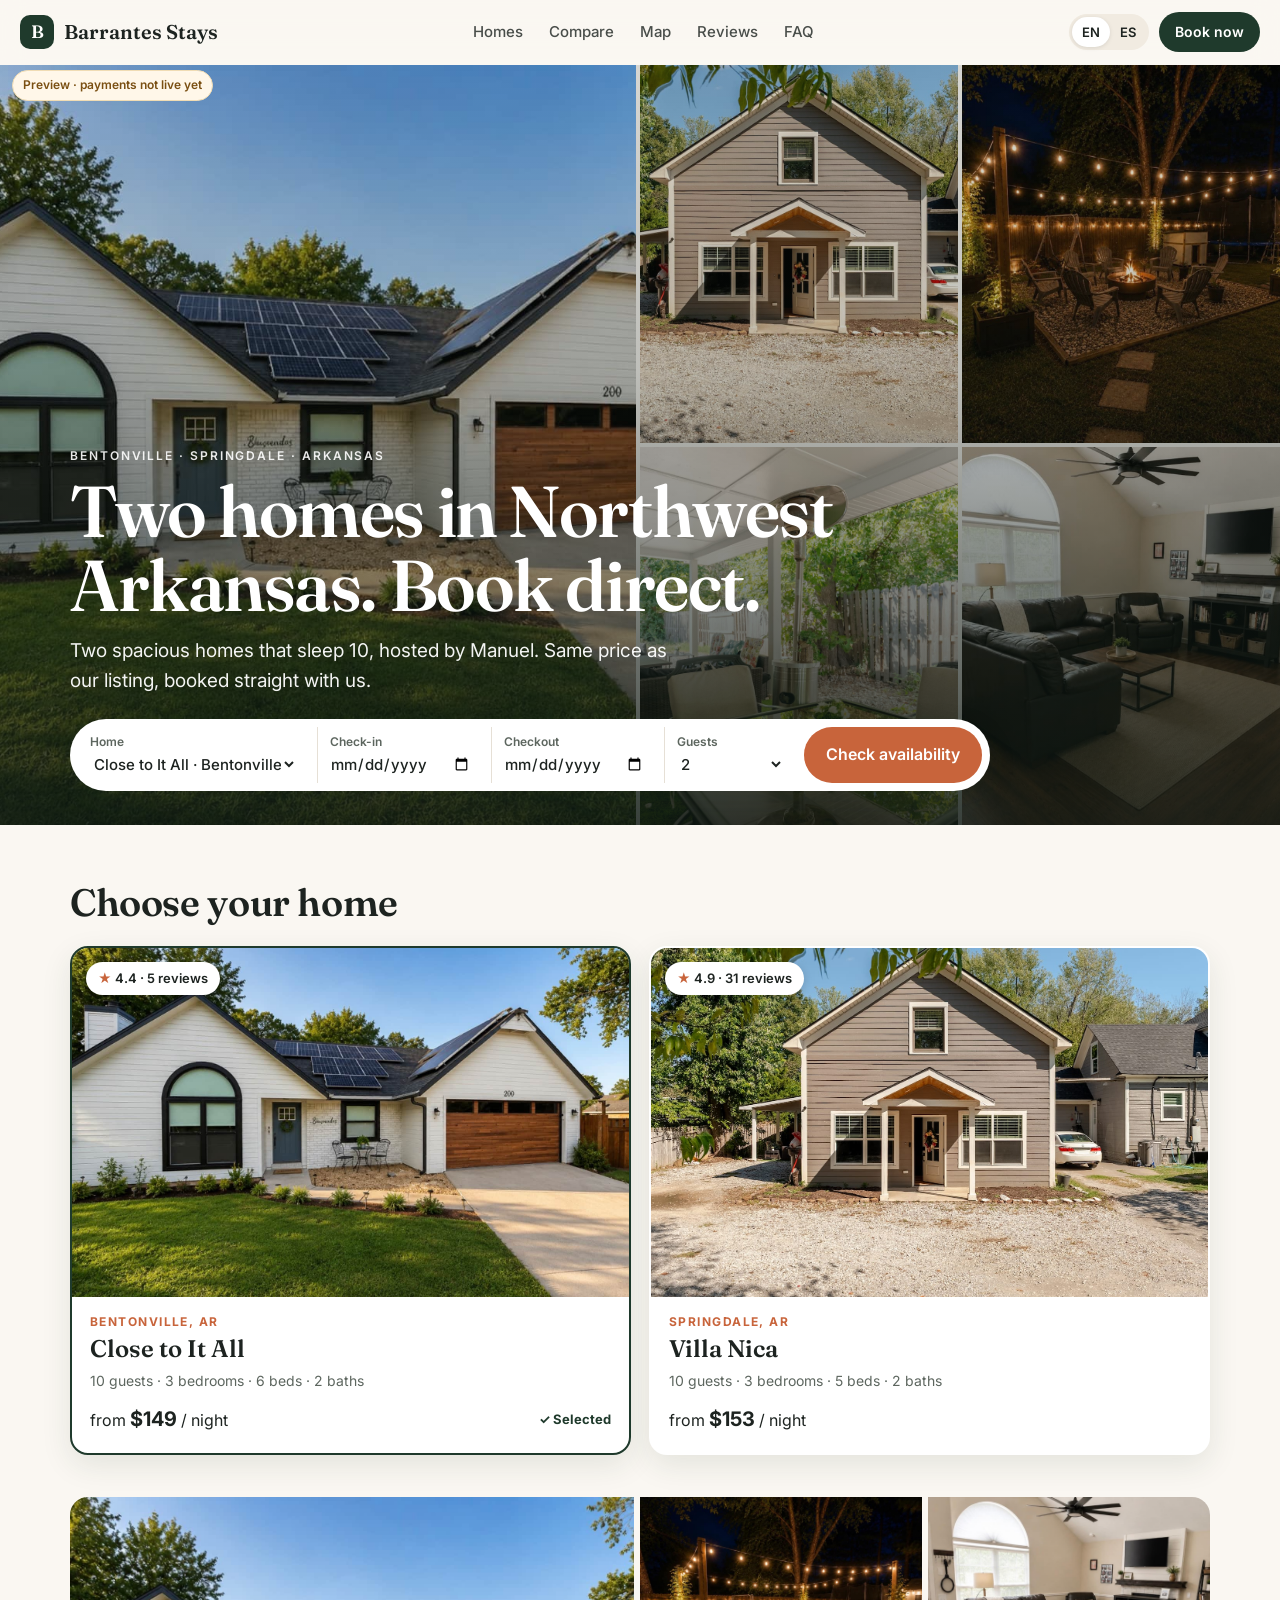
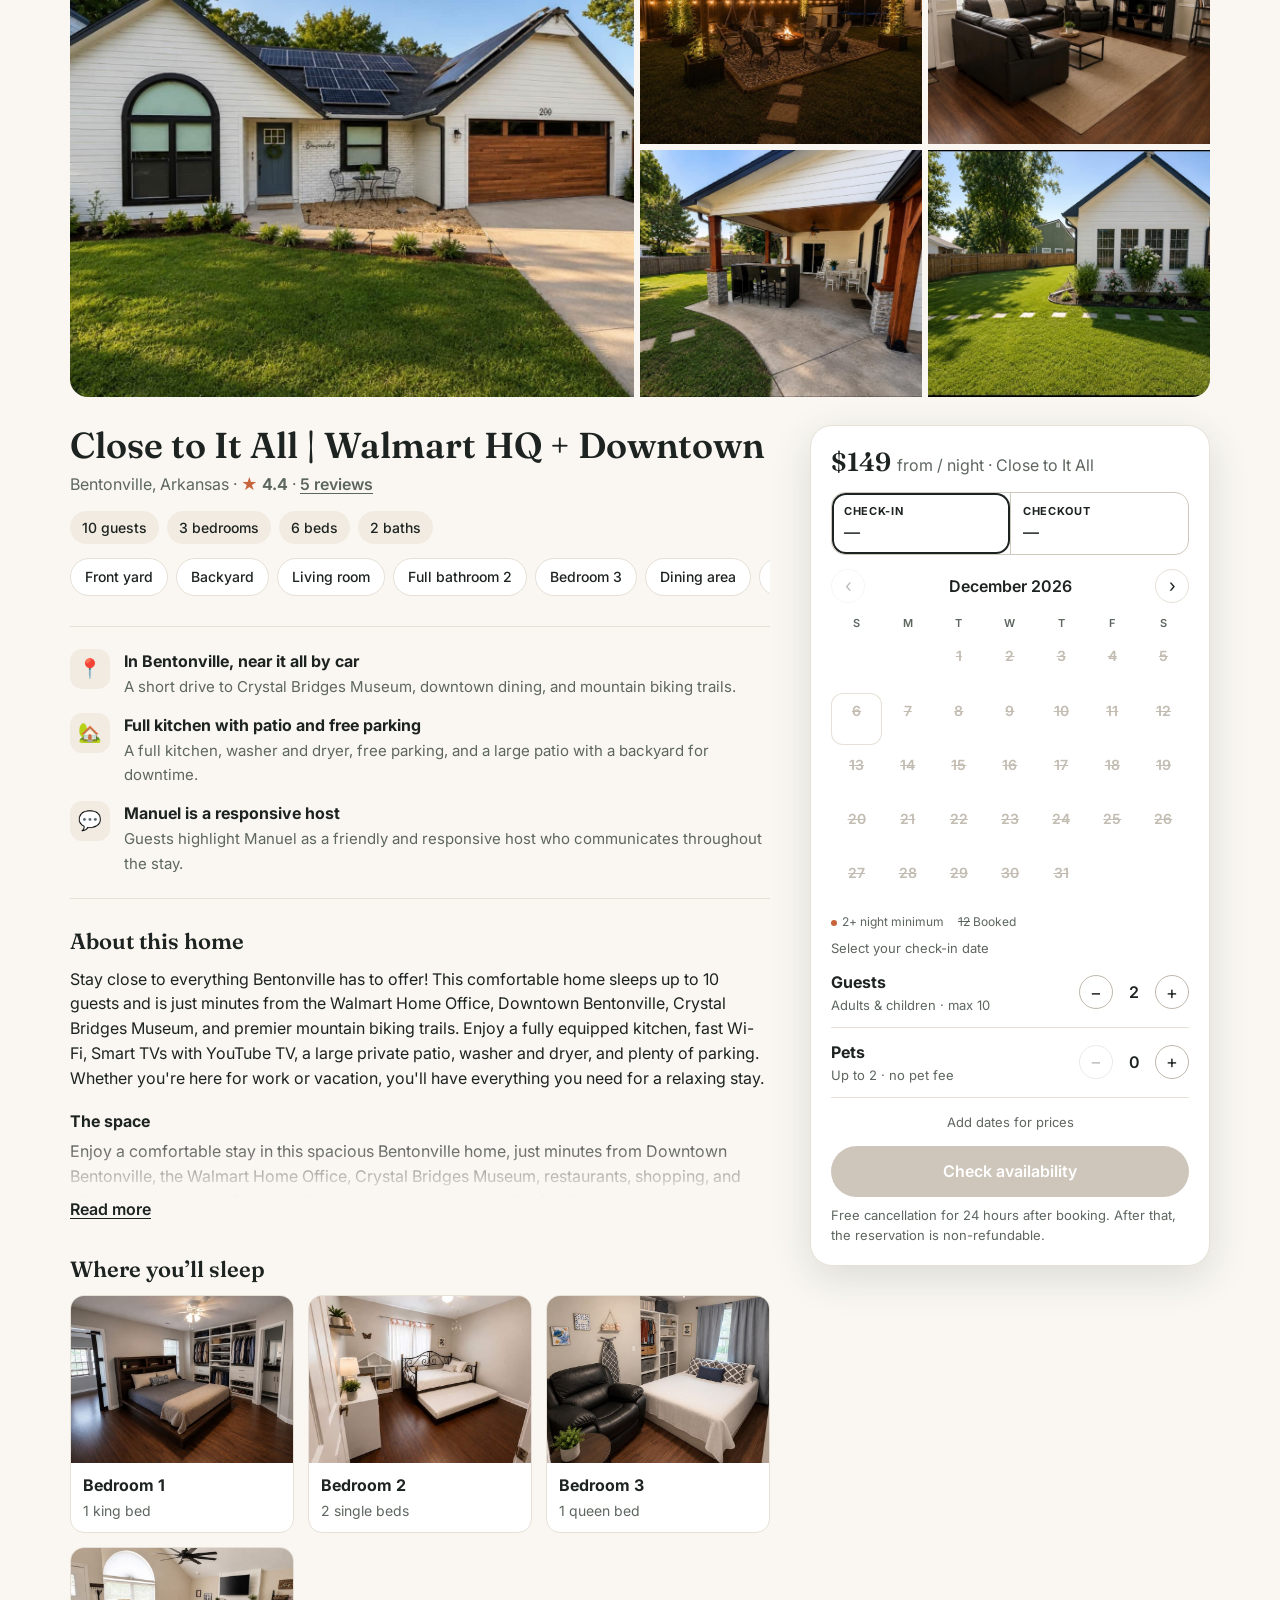
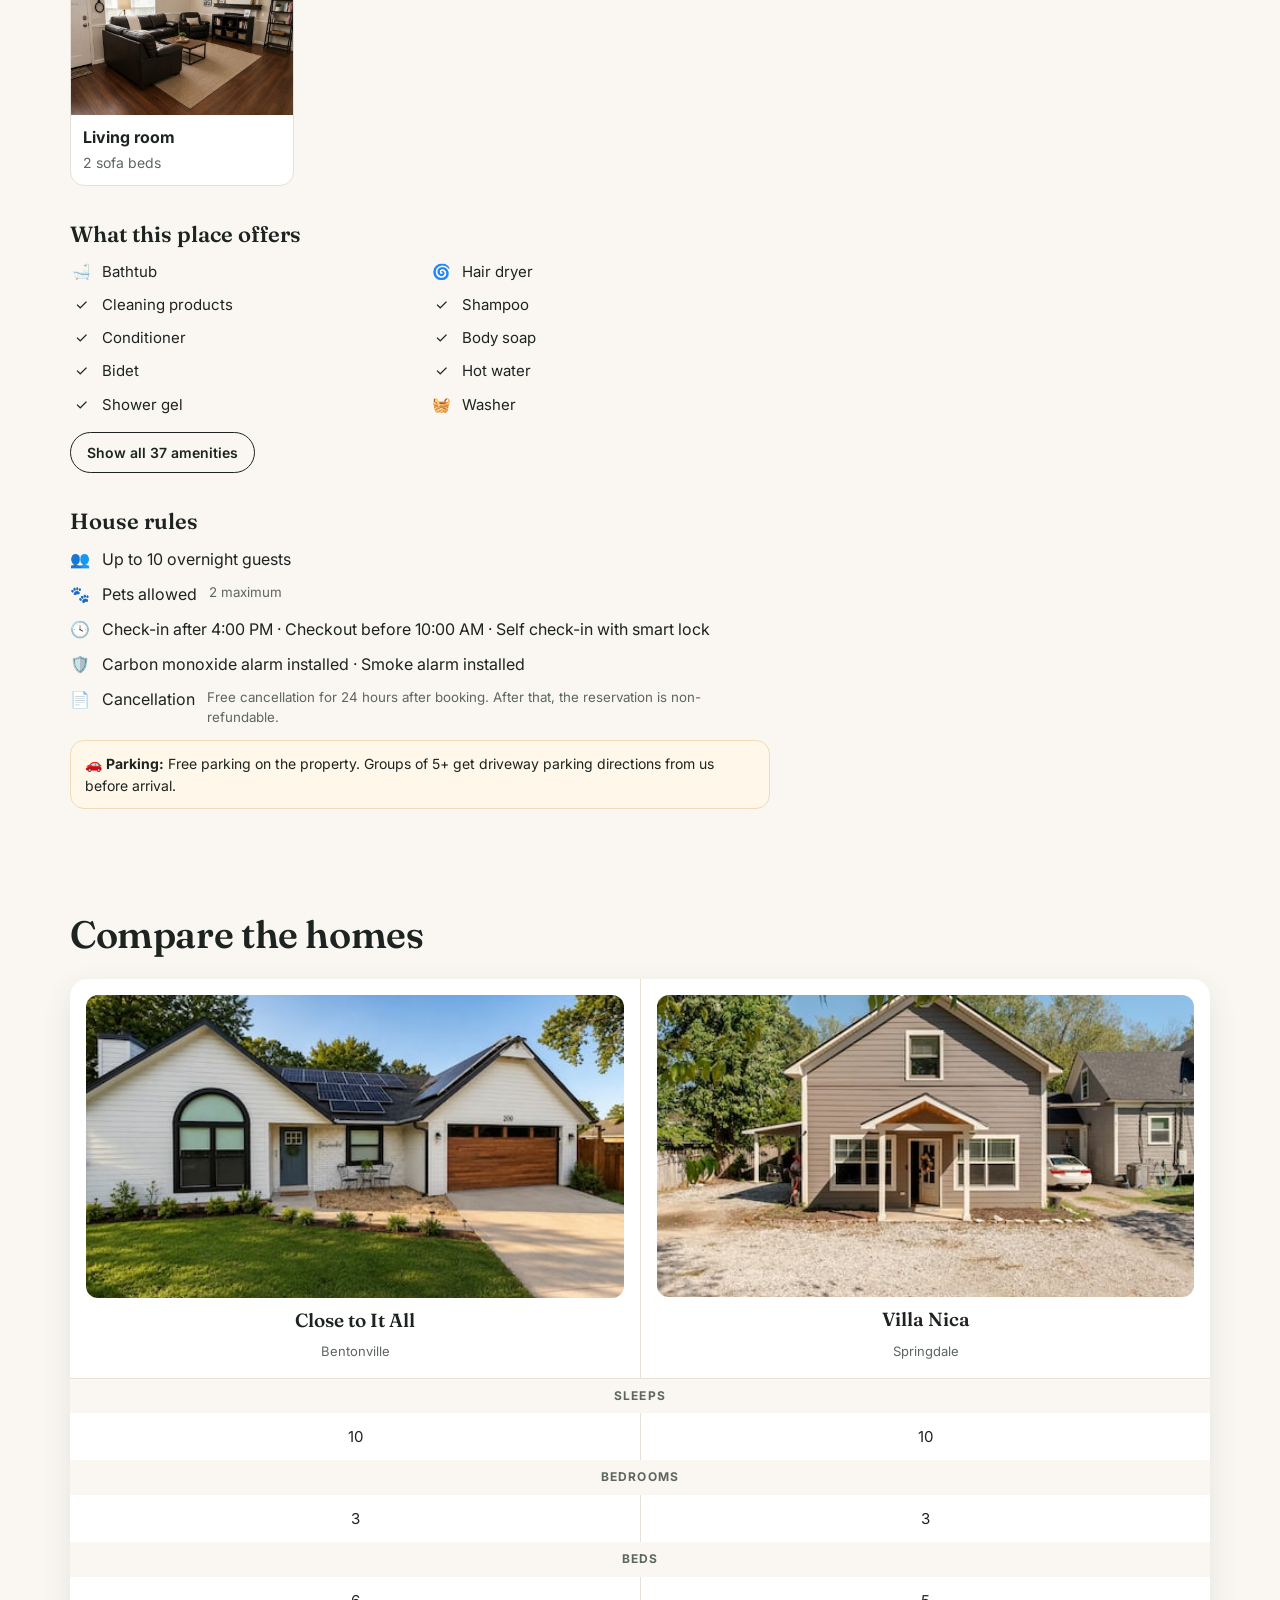
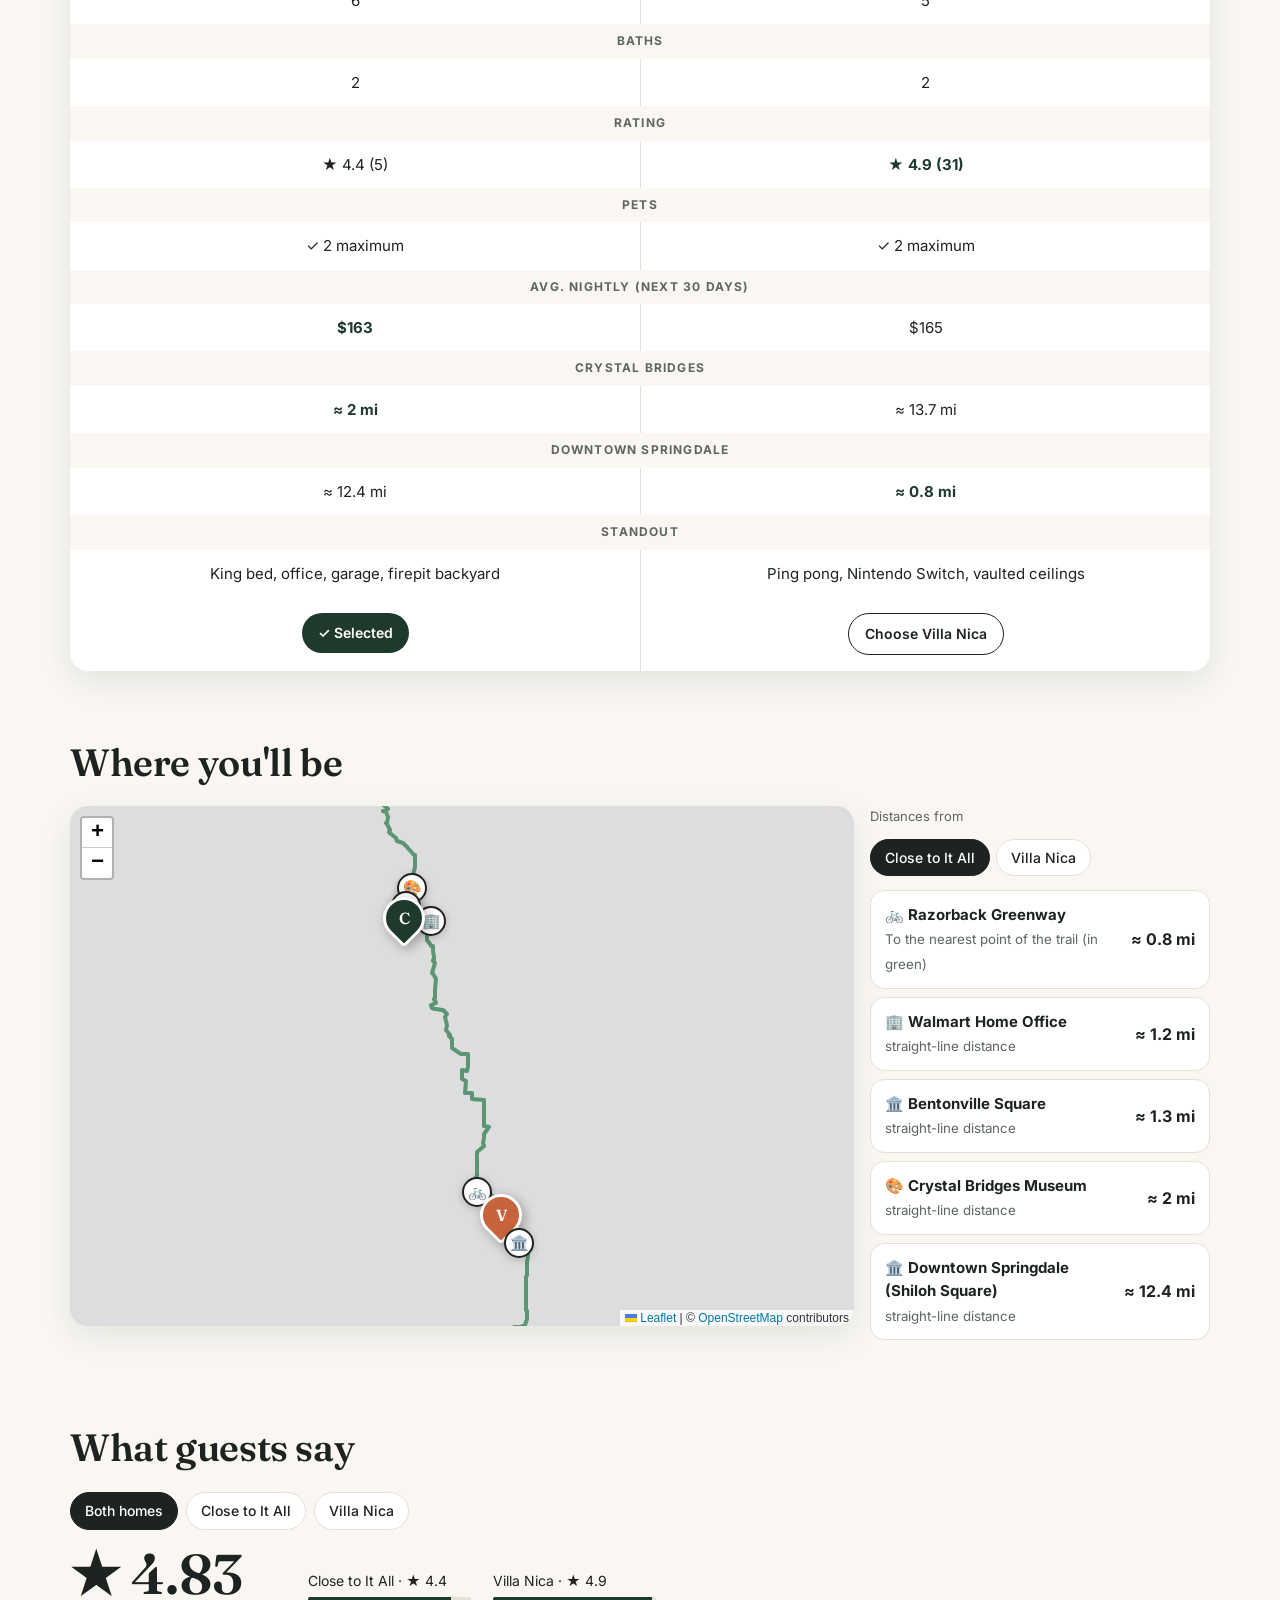
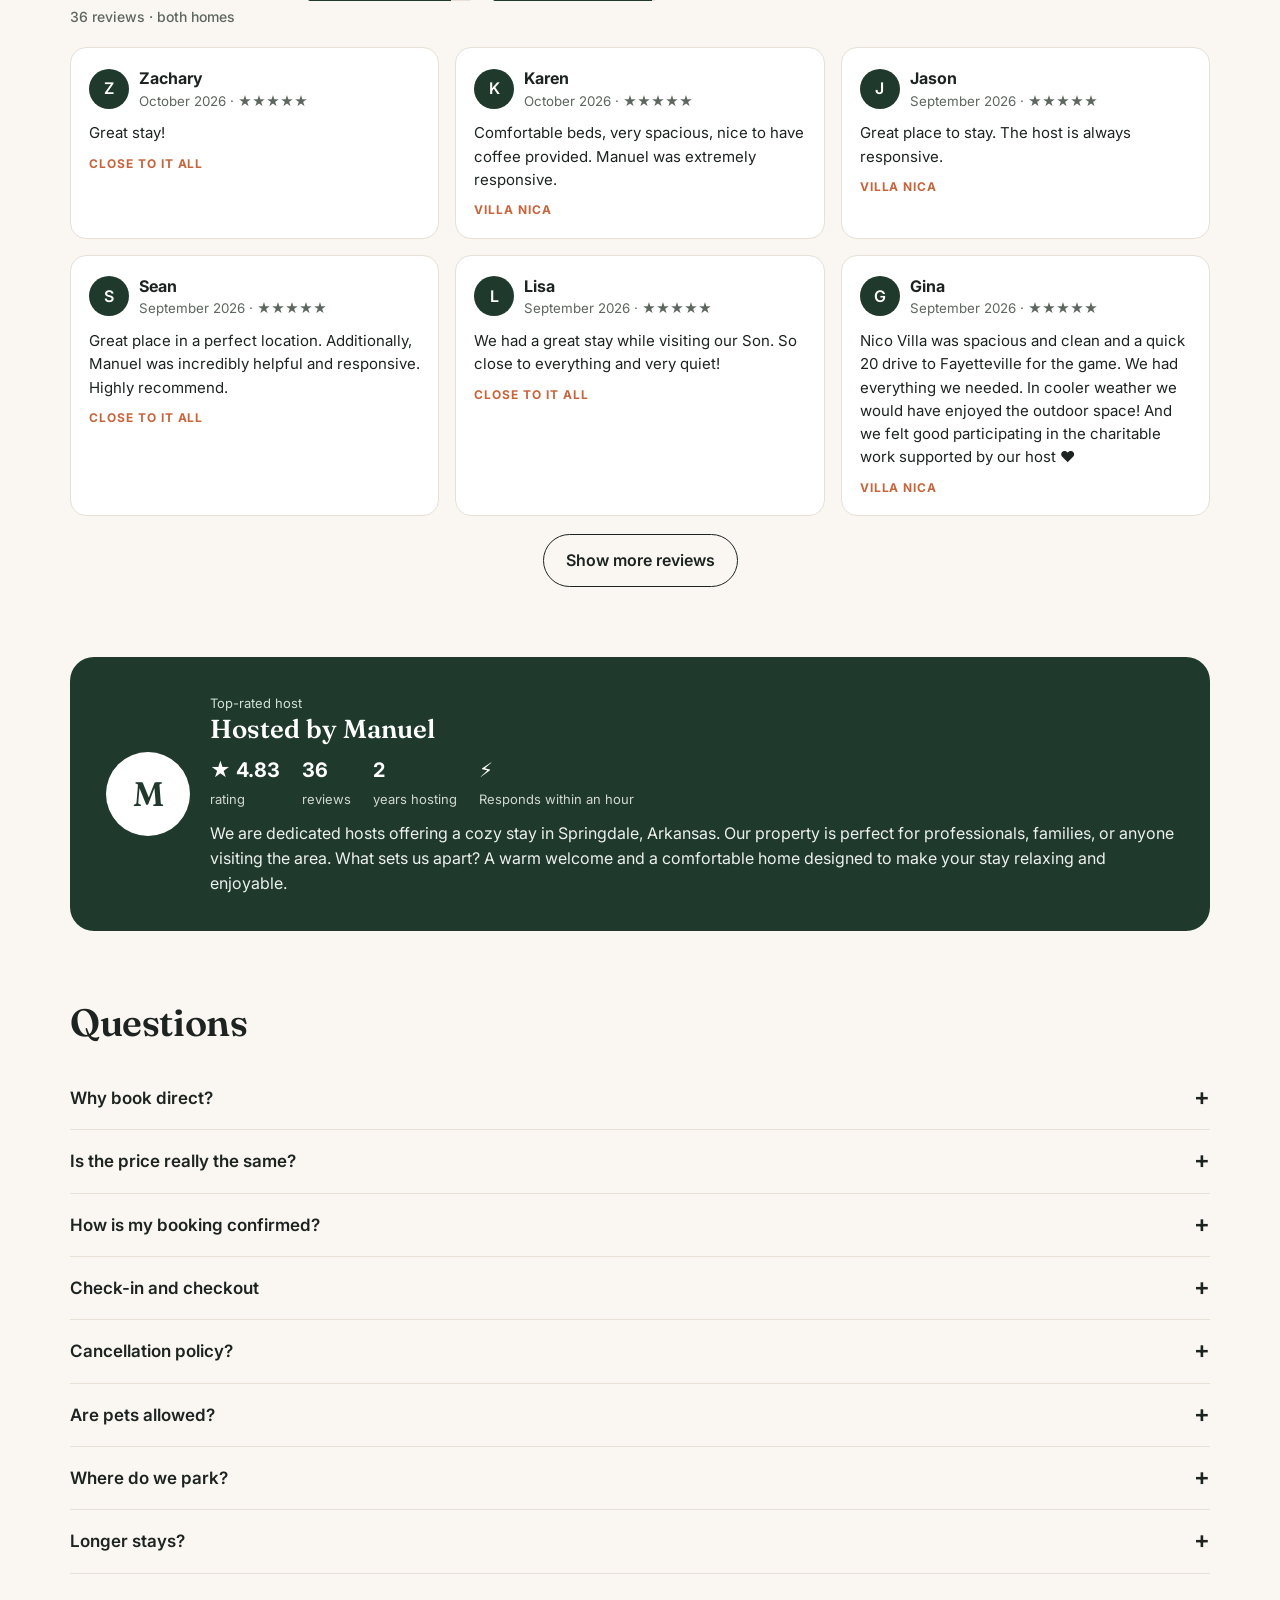
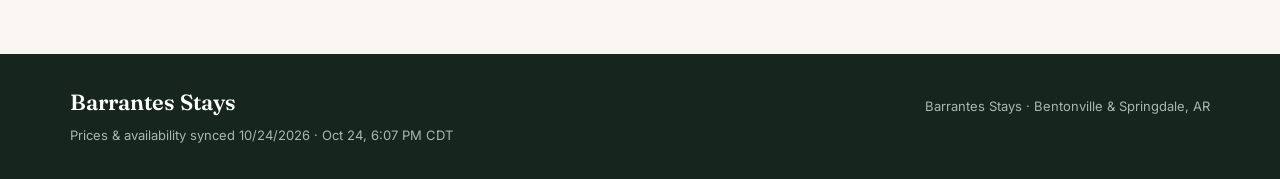
==== index.html @ 8fc39edc "Barrantes Stays direct-booking site v1" ====
<!doctype html>
<html lang="en">
<head>
<meta charset="utf-8">
<meta name="viewport" content="width=device-width, initial-scale=1, viewport-fit=cover">
<title>Barrantes Stays · Bentonville & Springdale homes</title>
<meta name="description" content="Book our two Northwest Arkansas homes directly: Close to It All in Bentonville and Villa Nica in Springdale. Sleeps 10, same price as our listing.">
<meta property="og:title" content="Barrantes Stays · Book direct in Bentonville & Springdale">
<meta property="og:image" content="img/bentonville/01.jpg">
<meta name="theme-color" content="#1f3a2c">
<link rel="preconnect" href="https://fonts.googleapis.com"><link rel="preconnect" href="https://fonts.gstatic.com" crossorigin>
<link href="https://fonts.googleapis.com/css2?family=Fraunces:opsz,wght@9..144,500;9..144,600&family=Inter:wght@400;500;600;700&display=swap" rel="stylesheet">
<link rel="stylesheet" href="assets/leaflet/leaflet.css">
<link rel="stylesheet" href="assets/app.css">
<script src="config.js"></script>
</head>
<body>
<header class="top" id="top">
  <a class="logo" href="#"><span class="logo-mark" aria-hidden="true">B</span><span class="brand-name"></span></a>
  <nav class="nav">
    <a href="#homes" data-i18n="nav_homes">Homes</a>
    <a href="#compare" data-i18n="nav_compare">Compare</a>
    <a href="#map" data-i18n="nav_map">Map</a>
    <a href="#reviews" data-i18n="nav_reviews">Reviews</a>
    <a href="#faq" data-i18n="nav_faq">FAQ</a>
  </nav>
  <div class="top-right">
    <div class="lang" role="group" aria-label="Language"><button data-lang="en" class="on">EN</button><button data-lang="es">ES</button></div>
    <a class="btn btn-dark btn-sm" href="#book" data-i18n="book_now">Book now</a>
  </div>
</header>

<section class="hero">
  <div class="hero-mosaic" id="heroMosaic"></div>
  <div class="hero-shade"></div>
  <div class="hero-copy">
    <p class="eyebrow" data-i18n="hero_eyebrow">Bentonville · Springdale · Arkansas</p>
    <h1 id="heroTitle"></h1>
    <p class="hero-sub" data-i18n="hero_sub">Two spacious homes that sleep 10, hosted by Manuel. Same price as our listing, booked straight with us.</p>
    <form class="search" id="heroSearch">
      <label><span data-i18n="home">Home</span><select id="hsHome"></select></label>
      <label><span data-i18n="check_in">Check-in</span><input type="date" id="hsIn"></label>
      <label><span data-i18n="check_out">Checkout</span><input type="date" id="hsOut"></label>
      <label class="g"><span data-i18n="guests">Guests</span><select id="hsGuests"></select></label>
      <button class="btn btn-accent" type="submit" data-i18n="check_avail">Check availability</button>
    </form>
  </div>
</section>

<section class="picker wrap" id="homes">
  <h2 class="sec-title" data-i18n="choose_home">Choose your home</h2>
  <div class="pick-cards" id="pickCards"></div>
</section>

<main class="wrap detail" id="detail">
  <div class="gallery" id="gallery"></div>
  <div class="detail-grid">
    <div class="detail-main">
      <div class="d-head" id="dHead"></div>
      <div class="highlights" id="dHighlights"></div>
      <div class="block" id="dDesc"></div>
      <div class="block" id="dRooms"></div>
      <div class="block" id="dAmen"></div>
      <div class="block" id="dRules"></div>
    </div>
    <aside class="book" id="book">
      <div class="book-card" id="bookCard">
        <div class="bk-sheet-head"><b data-i18n="your_trip">Your trip</b><button class="x" id="sheetClose" aria-label="Close">×</button></div>
        <div class="bk-price" id="bkPrice"></div>
        <div class="bk-fields">
          <button class="bk-date" id="bkIn"><span data-i18n="check_in">Check-in</span><b>—</b></button>
          <button class="bk-date" id="bkOut"><span data-i18n="check_out">Checkout</span><b>—</b></button>
        </div>
        <div class="cal" id="cal"></div>
        <div class="cal-hint" id="calHint"></div>
        <div class="guests-row">
          <div><b data-i18n="guests">Guests</b><small data-i18n="guests_sub">Adults & children · max 10</small></div>
          <div class="stepper"><button data-step="-1" data-k="guests">−</button><output id="gCount">2</output><button data-step="1" data-k="guests">+</button></div>
        </div>
        <div class="guests-row">
          <div><b data-i18n="pets">Pets</b><small data-i18n="pets_sub">Up to 2</small></div>
          <div class="stepper"><button data-step="-1" data-k="pets">−</button><output id="pCount">0</output><button data-step="1" data-k="pets">+</button></div>
        </div>
        <div class="breakdown" id="breakdown"></div>
        <button class="btn btn-accent btn-block" id="reserveBtn" data-i18n="reserve">Reserve</button>
        <p class="fine" id="bkFine"></p>
      </div>
    </aside>
  </div>
</main>

<section class="compare wrap" id="compare">
  <h2 class="sec-title" data-i18n="compare_title">Compare the homes</h2>
  <div id="compareBox"></div>
</section>

<section class="mapsec" id="map">
  <div class="wrap"><h2 class="sec-title" data-i18n="map_title">Where you'll be</h2></div>
  <div class="map-wrap wrap">
    <div id="leaflet"></div>
    <div class="map-side" id="mapSide"></div>
  </div>
</section>

<section class="reviews wrap" id="reviews">
  <h2 class="sec-title" data-i18n="reviews_title">What guests say</h2>
  <div class="rev-tabs" id="revTabs"></div>
  <div class="rev-summary" id="revSummary"></div>
  <div class="rev-grid" id="revGrid"></div>
  <div class="center"><button class="btn btn-ghost" id="revMore" data-i18n="show_more">Show more reviews</button></div>
</section>

<section class="host wrap" id="hostSec"></section>

<section class="faq wrap" id="faq">
  <h2 class="sec-title" data-i18n="faq_title">Questions</h2>
  <div id="faqList"></div>
</section>

<footer class="foot">
  <div class="wrap foot-in">
    <div><span class="brand-name"></span><p class="fine" id="freshness"></p></div>
    <div class="fine" id="footNote"></div>
  </div>
</footer>

<div class="mbar" id="mbar">
  <div id="mbarPrice"></div>
  <button class="btn btn-accent" id="mbarBtn" data-i18n="check_avail">Check availability</button>
</div>

<div class="lb" id="lb" hidden>
  <div class="lb-top"><div class="lb-chips" id="lbChips"></div><span id="lbCount"></span><button class="x" id="lbClose" aria-label="Close">×</button></div>
  <button class="lb-nav prev" id="lbPrev" aria-label="Previous">‹</button>
  <figure class="lb-fig"><img id="lbImg" alt=""><figcaption id="lbCap"></figcaption></figure>
  <button class="lb-nav next" id="lbNext" aria-label="Next">›</button>
  <div class="lb-strip" id="lbStrip"></div>
</div>

<div class="modal" id="modal" hidden><div class="modal-card" role="dialog" aria-modal="true"><button class="x" id="modalClose" aria-label="Close">×</button><div id="modalBody"></div></div></div>

<script src="assets/leaflet/leaflet.js"></script>
<script src="assets/app.js"></script>
</body>
</html>
---- assets/leaflet/leaflet.css ----
/* required styles */

.leaflet-pane,
.leaflet-tile,
.leaflet-marker-icon,
.leaflet-marker-shadow,
.leaflet-tile-container,
.leaflet-pane > svg,
.leaflet-pane > canvas,
.leaflet-zoom-box,
.leaflet-image-layer,
.leaflet-layer {
	position: absolute;
	left: 0;
	top: 0;
	}
.leaflet-container {
	overflow: hidden;
	}
.leaflet-tile,
.leaflet-marker-icon,
.leaflet-marker-shadow {
	-webkit-user-select: none;
	   -moz-user-select: none;
	        user-select: none;
	  -webkit-user-drag: none;
	}
/* Prevents IE11 from highlighting tiles in blue */
.leaflet-tile::selection {
	background: transparent;
}
/* Safari renders non-retina tile on retina better with this, but Chrome is worse */
.leaflet-safari .leaflet-tile {
	image-rendering: -webkit-optimize-contrast;
	}
/* hack that prevents hw layers "stretching" when loading new tiles */
.leaflet-safari .leaflet-tile-container {
	width: 1600px;
	height: 1600px;
	-webkit-transform-origin: 0 0;
	}
.leaflet-marker-icon,
.leaflet-marker-shadow {
	display: block;
	}
/* .leaflet-container svg: reset svg max-width decleration shipped in Joomla! (joomla.org) 3.x */
/* .leaflet-container img: map is broken in FF if you have max-width: 100% on tiles */
.leaflet-container .leaflet-overlay-pane svg {
	max-width: none !important;
	max-height: none !important;
	}
.leaflet-container .leaflet-marker-pane img,
.leaflet-container .leaflet-shadow-pane img,
.leaflet-container .leaflet-tile-pane img,
.leaflet-container img.leaflet-image-layer,
.leaflet-container .leaflet-tile {
	max-width: none !important;
	max-height: none !important;
	width: auto;
	padding: 0;
	}

.leaflet-container img.leaflet-tile {
	/* See: https://bugs.chromium.org/p/chromium/issues/detail?id=600120 */
	mix-blend-mode: plus-lighter;
}

.leaflet-container.leaflet-touch-zoom {
	-ms-touch-action: pan-x pan-y;
	touch-action: pan-x pan-y;
	}
.leaflet-container.leaflet-touch-drag {
	-ms-touch-action: pinch-zoom;
	/* Fallback for FF which doesn't support pinch-zoom */
	touch-action: none;
	touch-action: pinch-zoom;
}
.leaflet-container.leaflet-touch-drag.leaflet-touch-zoom {
	-ms-touch-action: none;
	touch-action: none;
}
.leaflet-container {
	-webkit-tap-highlight-color: transparent;
}
.leaflet-container a {
	-webkit-tap-highlight-color: rgba(51, 181, 229, 0.4);
}
.leaflet-tile {
	filter: inherit;
	visibility: hidden;
	}
.leaflet-tile-loaded {
	visibility: inherit;
	}
.leaflet-zoom-box {
	width: 0;
	height: 0;
	-moz-box-sizing: border-box;
	     box-sizing: border-box;
	z-index: 800;
	}
/* workaround for https://bugzilla.mozilla.org/show_bug.cgi?id=888319 */
.leaflet-overlay-pane svg {
	-moz-user-select: none;
	}

.leaflet-pane         { z-index: 400; }

.leaflet-tile-pane    { z-index: 200; }
.leaflet-overlay-pane { z-index: 400; }
.leaflet-shadow-pane  { z-index: 500; }
.leaflet-marker-pane  { z-index: 600; }
.leaflet-tooltip-pane   { z-index: 650; }
.leaflet-popup-pane   { z-index: 700; }

.leaflet-map-pane canvas { z-index: 100; }
.leaflet-map-pane svg    { z-index: 200; }

.leaflet-vml-shape {
	width: 1px;
	height: 1px;
	}
.lvml {
	behavior: url(#default#VML);
	display: inline-block;
	position: absolute;
	}


/* control positioning */

.leaflet-control {
	position: relative;
	z-index: 800;
	pointer-events: visiblePainted; /* IE 9-10 doesn't have auto */
	pointer-events: auto;
	}
.leaflet-top,
.leaflet-bottom {
	position: absolute;
	z-index: 1000;
	pointer-events: none;
	}
.leaflet-top {
	top: 0;
	}
.leaflet-right {
	right: 0;
	}
.leaflet-bottom {
	bottom: 0;
	}
.leaflet-left {
	left: 0;
	}
.leaflet-control {
	float: left;
	clear: both;
	}
.leaflet-right .leaflet-control {
	float: right;
	}
.leaflet-top .leaflet-control {
	margin-top: 10px;
	}
.leaflet-bottom .leaflet-control {
	margin-bottom: 10px;
	}
.leaflet-left .leaflet-control {
	margin-left: 10px;
	}
.leaflet-right .leaflet-control {
	margin-right: 10px;
	}


/* zoom and fade animations */

.leaflet-fade-anim .leaflet-popup {
	opacity: 0;
	-webkit-transition: opacity 0.2s linear;
	   -moz-transition: opacity 0.2s linear;
	        transition: opacity 0.2s linear;
	}
.leaflet-fade-anim .leaflet-map-pane .leaflet-popup {
	opacity: 1;
	}
.leaflet-zoom-animated {
	-webkit-transform-origin: 0 0;
	    -ms-transform-origin: 0 0;
	        transform-origin: 0 0;
	}
svg.leaflet-zoom-animated {
	will-change: transform;
}

.leaflet-zoom-anim .leaflet-zoom-animated {
	-webkit-transition: -webkit-transform 0.25s cubic-bezier(0,0,0.25,1);
	   -moz-transition:    -moz-transform 0.25s cubic-bezier(0,0,0.25,1);
	        transition:         transform 0.25s cubic-bezier(0,0,0.25,1);
	}
.leaflet-zoom-anim .leaflet-tile,
.leaflet-pan-anim .leaflet-tile {
	-webkit-transition: none;
	   -moz-transition: none;
	        transition: none;
	}

.leaflet-zoom-anim .leaflet-zoom-hide {
	visibility: hidden;
	}


/* cursors */

.leaflet-interactive {
	cursor: pointer;
	}
.leaflet-grab {
	cursor: -webkit-grab;
	cursor:    -moz-grab;
	cursor:         grab;
	}
.leaflet-crosshair,
.leaflet-crosshair .leaflet-interactive {
	cursor: crosshair;
	}
.leaflet-popup-pane,
.leaflet-control {
	cursor: auto;
	}
.leaflet-dragging .leaflet-grab,
.leaflet-dragging .leaflet-grab .leaflet-interactive,
.leaflet-dragging .leaflet-marker-draggable {
	cursor: move;
	cursor: -webkit-grabbing;
	cursor:    -moz-grabbing;
	cursor:         grabbing;
	}

/* marker & overlays interactivity */
.leaflet-marker-icon,
.leaflet-marker-shadow,
.leaflet-image-layer,
.leaflet-pane > svg path,
.leaflet-tile-container {
	pointer-events: none;
	}

.leaflet-marker-icon.leaflet-interactive,
.leaflet-image-layer.leaflet-interactive,
.leaflet-pane > svg path.leaflet-interactive,
svg.leaflet-image-layer.leaflet-interactive path {
	pointer-events: visiblePainted; /* IE 9-10 doesn't have auto */
	pointer-events: auto;
	}

/* visual tweaks */

.leaflet-container {
	background: #ddd;
	outline-offset: 1px;
	}
.leaflet-container a {
	color: #0078A8;
	}
.leaflet-zoom-box {
	border: 2px dotted #38f;
	background: rgba(255,255,255,0.5);
	}


/* general typography */
.leaflet-container {
	font-family: "Helvetica Neue", Arial, Helvetica, sans-serif;
	font-size: 12px;
	font-size: 0.75rem;
	line-height: 1.5;
	}


/* general toolbar styles */

.leaflet-bar {
	box-shadow: 0 1px 5px rgba(0,0,0,0.65);
	border-radius: 4px;
	}
.leaflet-bar a {
	background-color: #fff;
	border-bottom: 1px solid #ccc;
	width: 26px;
	height: 26px;
	line-height: 26px;
	display: block;
	text-align: center;
	text-decoration: none;
	color: black;
	}
.leaflet-bar a,
.leaflet-control-layers-toggle {
	background-position: 50% 50%;
	background-repeat: no-repeat;
	display: block;
	}
.leaflet-bar a:hover,
.leaflet-bar a:focus {
	background-color: #f4f4f4;
	}
.leaflet-bar a:first-child {
	border-top-left-radius: 4px;
	border-top-right-radius: 4px;
	}
.leaflet-bar a:last-child {
	border-bottom-left-radius: 4px;
	border-bottom-right-radius: 4px;
	border-bottom: none;
	}
.leaflet-bar a.leaflet-disabled {
	cursor: default;
	background-color: #f4f4f4;
	color: #bbb;
	}

.leaflet-touch .leaflet-bar a {
	width: 30px;
	height: 30px;
	line-height: 30px;
	}
.leaflet-touch .leaflet-bar a:first-child {
	border-top-left-radius: 2px;
	border-top-right-radius: 2px;
	}
.leaflet-touch .leaflet-bar a:last-child {
	border-bottom-left-radius: 2px;
	border-bottom-right-radius: 2px;
	}

/* zoom control */

.leaflet-control-zoom-in,
.leaflet-control-zoom-out {
	font: bold 18px 'Lucida Console', Monaco, monospace;
	text-indent: 1px;
	}

.leaflet-touch .leaflet-control-zoom-in, .leaflet-touch .leaflet-control-zoom-out  {
	font-size: 22px;
	}


/* layers control */

.leaflet-control-layers {
	box-shadow: 0 1px 5px rgba(0,0,0,0.4);
	background: #fff;
	border-radius: 5px;
	}
.leaflet-control-layers-toggle {
	background-image: url(images/layers.png);
	width: 36px;
	height: 36px;
	}
.leaflet-retina .leaflet-control-layers-toggle {
	background-image: url(images/layers-2x.png);
	background-size: 26px 26px;
	}
.leaflet-touch .leaflet-control-layers-toggle {
	width: 44px;
	height: 44px;
	}
.leaflet-control-layers .leaflet-control-layers-list,
.leaflet-control-layers-expanded .leaflet-control-layers-toggle {
	display: none;
	}
.leaflet-control-layers-expanded .leaflet-control-layers-list {
	display: block;
	position: relative;
	}
.leaflet-control-layers-expanded {
	padding: 6px 10px 6px 6px;
	color: #333;
	background: #fff;
	}
.leaflet-control-layers-scrollbar {
	overflow-y: scroll;
	overflow-x: hidden;
	padding-right: 5px;
	}
.leaflet-control-layers-selector {
	margin-top: 2px;
	position: relative;
	top: 1px;
	}
.leaflet-control-layers label {
	display: block;
	font-size: 13px;
	font-size: 1.08333em;
	}
.leaflet-control-layers-separator {
	height: 0;
	border-top: 1px solid #ddd;
	margin: 5px -10px 5px -6px;
	}

/* Default icon URLs */
.leaflet-default-icon-path { /* used only in path-guessing heuristic, see L.Icon.Default */
	background-image: url(images/marker-icon.png);
	}


/* attribution and scale controls */

.leaflet-container .leaflet-control-attribution {
	background: #fff;
	background: rgba(255, 255, 255, 0.8);
	margin: 0;
	}
.leaflet-control-attribution,
.leaflet-control-scale-line {
	padding: 0 5px;
	color: #333;
	line-height: 1.4;
	}
.leaflet-control-attribution a {
	text-decoration: none;
	}
.leaflet-control-attribution a:hover,
.leaflet-control-attribution a:focus {
	text-decoration: underline;
	}
.leaflet-attribution-flag {
	display: inline !important;
	vertical-align: baseline !important;
	width: 1em;
	height: 0.6669em;
	}
.leaflet-left .leaflet-control-scale {
	margin-left: 5px;
	}
.leaflet-bottom .leaflet-control-scale {
	margin-bottom: 5px;
	}
.leaflet-control-scale-line {
	border: 2px solid #777;
	border-top: none;
	line-height: 1.1;
	padding: 2px 5px 1px;
	white-space: nowrap;
	-moz-box-sizing: border-box;
	     box-sizing: border-box;
	background: rgba(255, 255, 255, 0.8);
	text-shadow: 1px 1px #fff;
	}
.leaflet-control-scale-line:not(:first-child) {
	border-top: 2px solid #777;
	border-bottom: none;
	margin-top: -2px;
	}
.leaflet-control-scale-line:not(:first-child):not(:last-child) {
	border-bottom: 2px solid #777;
	}

.leaflet-touch .leaflet-control-attribution,
.leaflet-touch .leaflet-control-layers,
.leaflet-touch .leaflet-bar {
	box-shadow: none;
	}
.leaflet-touch .leaflet-control-layers,
.leaflet-touch .leaflet-bar {
	border: 2px solid rgba(0,0,0,0.2);
	background-clip: padding-box;
	}


/* popup */

.leaflet-popup {
	position: absolute;
	text-align: center;
	margin-bottom: 20px;
	}
.leaflet-popup-content-wrapper {
	padding: 1px;
	text-align: left;
	border-radius: 12px;
	}
.leaflet-popup-content {
	margin: 13px 24px 13px 20px;
	line-height: 1.3;
	font-size: 13px;
	font-size: 1.08333em;
	min-height: 1px;
	}
.leaflet-popup-content p {
	margin: 17px 0;
	margin: 1.3em 0;
	}
.leaflet-popup-tip-container {
	width: 40px;
	height: 20px;
	position: absolute;
	left: 50%;
	margin-top: -1px;
	margin-left: -20px;
	overflow: hidden;
	pointer-events: none;
	}
.leaflet-popup-tip {
	width: 17px;
	height: 17px;
	padding: 1px;

	margin: -10px auto 0;
	pointer-events: auto;

	-webkit-transform: rotate(45deg);
	   -moz-transform: rotate(45deg);
	    -ms-transform: rotate(45deg);
	        transform: rotate(45deg);
	}
.leaflet-popup-content-wrapper,
.leaflet-popup-tip {
	background: white;
	color: #333;
	box-shadow: 0 3px 14px rgba(0,0,0,0.4);
	}
.leaflet-container a.leaflet-popup-close-button {
	position: absolute;
	top: 0;
	right: 0;
	border: none;
	text-align: center;
	width: 24px;
	height: 24px;
	font: 16px/24px Tahoma, Verdana, sans-serif;
	color: #757575;
	text-decoration: none;
	background: transparent;
	}
.leaflet-container a.leaflet-popup-close-button:hover,
.leaflet-container a.leaflet-popup-close-button:focus {
	color: #585858;
	}
.leaflet-popup-scrolled {
	overflow: auto;
	}

.leaflet-oldie .leaflet-popup-content-wrapper {
	-ms-zoom: 1;
	}
.leaflet-oldie .leaflet-popup-tip {
	width: 24px;
	margin: 0 auto;

	-ms-filter: "progid:DXImageTransform.Microsoft.Matrix(M11=0.70710678, M12=0.70710678, M21=-0.70710678, M22=0.70710678)";
	filter: progid:DXImageTransform.Microsoft.Matrix(M11=0.70710678, M12=0.70710678, M21=-0.70710678, M22=0.70710678);
	}

.leaflet-oldie .leaflet-control-zoom,
.leaflet-oldie .leaflet-control-layers,
.leaflet-oldie .leaflet-popup-content-wrapper,
.leaflet-oldie .leaflet-popup-tip {
	border: 1px solid #999;
	}


/* div icon */

.leaflet-div-icon {
	background: #fff;
	border: 1px solid #666;
	}


/* Tooltip */
/* Base styles for the element that has a tooltip */
.leaflet-tooltip {
	position: absolute;
	padding: 6px;
	background-color: #fff;
	border: 1px solid #fff;
	border-radius: 3px;
	color: #222;
	white-space: nowrap;
	-webkit-user-select: none;
	-moz-user-select: none;
	-ms-user-select: none;
	user-select: none;
	pointer-events: none;
	box-shadow: 0 1px 3px rgba(0,0,0,0.4);
	}
.leaflet-tooltip.leaflet-interactive {
	cursor: pointer;
	pointer-events: auto;
	}
.leaflet-tooltip-top:before,
.leaflet-tooltip-bottom:before,
.leaflet-tooltip-left:before,
.leaflet-tooltip-right:before {
	position: absolute;
	pointer-events: none;
	border: 6px solid transparent;
	background: transparent;
	content: "";
	}

/* Directions */

.leaflet-tooltip-bottom {
	margin-top: 6px;
}
.leaflet-tooltip-top {
	margin-top: -6px;
}
.leaflet-tooltip-bottom:before,
.leaflet-tooltip-top:before {
	left: 50%;
	margin-left: -6px;
	}
.leaflet-tooltip-top:before {
	bottom: 0;
	margin-bottom: -12px;
	border-top-color: #fff;
	}
.leaflet-tooltip-bottom:before {
	top: 0;
	margin-top: -12px;
	margin-left: -6px;
	border-bottom-color: #fff;
	}
.leaflet-tooltip-left {
	margin-left: -6px;
}
.leaflet-tooltip-right {
	margin-left: 6px;
}
.leaflet-tooltip-left:before,
.leaflet-tooltip-right:before {
	top: 50%;
	margin-top: -6px;
	}
.leaflet-tooltip-left:before {
	right: 0;
	margin-right: -12px;
	border-left-color: #fff;
	}
.leaflet-tooltip-right:before {
	left: 0;
	margin-left: -12px;
	border-right-color: #fff;
	}

/* Printing */

@media print {
	/* Prevent printers from removing background-images of controls. */
	.leaflet-control {
		-webkit-print-color-adjust: exact;
		print-color-adjust: exact;
		}
	}
---- assets/app.css ----
:root{--bg:#faf7f2;--ink:#1d2320;--soft:#5d665f;--line:#e6e0d6;--card:#fff;--green:#1f3a2c;--green2:#2f5a43;--accent:#c8643b;--accent2:#b0532d;--sand:#f1ebe1;--ok:#2f7d4f;--r:18px;--sh:0 10px 30px rgba(31,58,44,.10);--serif:"Fraunces",Georgia,serif;--sans:"Inter",system-ui,-apple-system,Segoe UI,Roboto,sans-serif}
*{box-sizing:border-box}html{scroll-behavior:smooth}body{margin:0;background:var(--bg);color:var(--ink);font:16px/1.55 var(--sans);-webkit-font-smoothing:antialiased}
img{max-width:100%;display:block}button{font:inherit;cursor:pointer;color:inherit}a{color:inherit}
.wrap{max-width:1180px;margin:0 auto;padding:0 20px}
.sec-title{font:600 clamp(26px,4vw,38px)/1.15 var(--serif);margin:0 0 22px;letter-spacing:-.01em}
.btn{border:0;border-radius:999px;padding:13px 22px;font-weight:600;text-decoration:none;display:inline-flex;align-items:center;justify-content:center;gap:8px;transition:.2s transform,.2s background}
.btn:active{transform:scale(.98)}.btn-sm{padding:9px 16px;font-size:14px}.btn-block{width:100%}
.btn-dark{background:var(--green);color:#fff}.btn-dark:hover{background:var(--green2)}
.btn-accent{background:var(--accent);color:#fff}.btn-accent:hover{background:var(--accent2)}.btn-accent[disabled]{background:#cfc6bb;cursor:not-allowed}
.btn-ghost{background:transparent;border:1.5px solid var(--ink)}.btn-ghost:hover{background:var(--ink);color:#fff}
.x{border:0;background:rgba(0,0,0,.06);width:38px;height:38px;border-radius:50%;font-size:24px;line-height:1}
.center{text-align:center;margin-top:18px}.fine{font-size:13px;color:var(--soft);margin:8px 0 0}
/* header */
.top{position:sticky;top:0;z-index:50;display:flex;align-items:center;justify-content:space-between;gap:12px;padding:12px 20px;background:rgba(250,247,242,.88);backdrop-filter:saturate(1.4) blur(12px);border-bottom:1px solid transparent;transition:.2s}
.top.scrolled{border-color:var(--line)}
.logo{display:flex;align-items:center;gap:10px;text-decoration:none;font:600 20px var(--serif)}
.logo-mark{width:34px;height:34px;border-radius:10px;background:var(--green);color:#fff;display:grid;place-items:center;font:600 18px var(--serif)}
.nav{display:none;gap:26px;font-weight:500;font-size:15px}.nav a{text-decoration:none;opacity:.8}.nav a:hover{opacity:1}
.top-right{display:flex;align-items:center;gap:10px}
.lang{display:flex;background:var(--sand);border-radius:999px;padding:3px}.lang button{border:0;background:none;padding:5px 10px;border-radius:999px;font-size:13px;font-weight:600}.lang button.on{background:#fff;box-shadow:0 1px 4px rgba(0,0,0,.1)}
@media(min-width:900px){.nav{display:flex}}
/* hero */
.hero{position:relative;min-height:min(88vh,760px);display:flex;align-items:flex-end;overflow:hidden;color:#fff}
.hero-mosaic{position:absolute;inset:0;display:grid;grid-template-columns:repeat(2,1fr);grid-template-rows:1fr 1fr;gap:4px}
.hero-mosaic div{background-size:cover;background-position:center;opacity:0;transform:scale(1.06);transition:opacity 1.2s,transform 7s ease-out}
.hero-mosaic div.in{opacity:1;transform:scale(1)}
@media(min-width:900px){.hero-mosaic{grid-template-columns:2fr 1fr 1fr}.hero-mosaic div:first-child{grid-row:span 2}}
.hero-shade{position:absolute;inset:0;background:linear-gradient(180deg,rgba(15,25,20,.15) 0%,rgba(15,25,20,.25) 40%,rgba(15,25,20,.82) 100%)}
.hero-copy{position:relative;width:100%;max-width:1180px;margin:0 auto;padding:120px 20px 34px}
.eyebrow{text-transform:uppercase;letter-spacing:.16em;font-size:12px;font-weight:600;opacity:.9;margin:0 0 10px}
.hero h1{font:600 clamp(36px,7vw,72px)/1.02 var(--serif);margin:0 0 14px;max-width:780px;letter-spacing:-.02em}
.hero-sub{font-size:clamp(16px,2.2vw,19px);max-width:620px;opacity:.95;margin:0 0 24px}
.search{display:grid;grid-template-columns:1fr 1fr;gap:8px;background:#fff;color:var(--ink);border-radius:22px;padding:10px;box-shadow:var(--sh);max-width:920px}
.search label{display:flex;flex-direction:column;padding:6px 12px;border-radius:14px;background:var(--bg);font-size:12px;font-weight:600;color:var(--soft)}
.search label:first-child{grid-column:span 2}
.search select,.search input{border:0;background:none;font:500 15px var(--sans);color:var(--ink);padding:2px 0;outline:none;width:100%}
.search .btn{grid-column:span 2}
@media(min-width:760px){.search{grid-template-columns:1.4fr 1fr 1fr .8fr auto;border-radius:999px;padding:8px}.search label{background:none;border-radius:999px}.search label:first-child,.search .btn{grid-column:auto}.search label+label{border-left:1px solid var(--line);border-radius:0}}
/* picker */
.picker{padding-top:56px}
.pick-cards{display:grid;gap:18px}@media(min-width:760px){.pick-cards{grid-template-columns:1fr 1fr}}
.pick{position:relative;border-radius:var(--r);overflow:hidden;background:var(--card);box-shadow:var(--sh);cursor:pointer;border:2.5px solid transparent;transition:.25s;text-align:left;padding:0}
.pick:hover{transform:translateY(-3px)}.pick.on{border-color:var(--green)}
.pick .ph{aspect-ratio:16/10;background-size:cover;background-position:center;transition:transform .6s}.pick:hover .ph{transform:scale(1.03)}
.pick .body{padding:16px 18px 18px}
.pick .city{font-size:12px;text-transform:uppercase;letter-spacing:.12em;color:var(--accent);font-weight:700}
.pick h3{font:600 24px/1.2 var(--serif);margin:4px 0 6px}
.pick .meta{color:var(--soft);font-size:14px}
.pick .row{display:flex;justify-content:space-between;align-items:center;margin-top:12px}
.pick .from b{font-size:20px}.pick .badge{position:absolute;top:14px;left:14px;background:#fff;border-radius:999px;padding:6px 12px;font-size:13px;font-weight:600;box-shadow:0 2px 8px rgba(0,0,0,.15)}
.pick .sel{font-size:13px;font-weight:700;color:var(--green);display:none}.pick.on .sel{display:block}
.star{color:var(--accent)}
/* gallery */
.detail{padding-top:42px}
.gallery{display:grid;grid-template-columns:1fr 1fr;gap:6px;border-radius:var(--r);overflow:hidden;position:relative;height:clamp(260px,52vw,500px)}
.gallery button{border:0;padding:0;background-size:cover;background-position:center;transition:filter .2s}.gallery button:hover{filter:brightness(.9)}
.gallery button:first-child{grid-column:span 2;grid-row:span 1}
.gallery button:nth-child(n+4){display:none}
@media(min-width:760px){.gallery{grid-template-columns:2fr 1fr 1fr;grid-template-rows:1fr 1fr}.gallery button:first-child{grid-column:auto;grid-row:span 2}.gallery button:nth-child(n+4){display:block}.gallery button:nth-child(n+6){display:none}}
.gallery .all{position:absolute;right:14px;bottom:14px;background:#fff;border:1px solid var(--ink);border-radius:10px;padding:8px 14px;font-weight:600;font-size:14px;display:flex;gap:6px;align-items:center}
.room-chips{display:flex;gap:8px;overflow-x:auto;padding:14px 0 2px;scrollbar-width:none}.room-chips::-webkit-scrollbar{display:none}
.chip{flex:none;border:1px solid var(--line);background:#fff;border-radius:999px;padding:7px 14px;font-size:14px;font-weight:500;white-space:nowrap}.chip:hover,.chip.on{border-color:var(--ink);background:var(--ink);color:#fff}
/* detail */
.detail-grid{display:grid;gap:40px;margin-top:28px}@media(min-width:960px){.detail-grid{grid-template-columns:1fr 400px}}
.d-head h2{font:600 clamp(26px,3.6vw,36px)/1.15 var(--serif);margin:0}
.d-head .sub{color:var(--soft);margin-top:6px}.d-head .ov{display:flex;flex-wrap:wrap;gap:8px;margin-top:14px}
.pill{background:var(--sand);border-radius:999px;padding:6px 12px;font-size:14px;font-weight:500}
.highlights{display:grid;gap:14px;margin:28px 0;padding:22px 0;border-top:1px solid var(--line);border-bottom:1px solid var(--line)}
.hl{display:flex;gap:14px}.hl .ic{flex:none;width:40px;height:40px;border-radius:12px;background:var(--sand);display:grid;place-items:center;font-size:19px}.hl b{display:block}.hl span{color:var(--soft);font-size:15px}
.block{margin:0 0 34px}.block h3{font:600 22px var(--serif);margin:0 0 12px}.block p{margin:0 0 12px}.block h4{margin:18px 0 6px;font-size:16px}
.clamp{max-height:230px;overflow:hidden;position:relative}.clamp:after{content:"";position:absolute;left:0;right:0;bottom:0;height:70px;background:linear-gradient(transparent,var(--bg))}
.link{background:none;border:0;padding:0;font-weight:600;text-decoration:underline;text-underline-offset:3px}
.rooms{display:grid;grid-template-columns:repeat(auto-fill,minmax(170px,1fr));gap:14px}
.room{background:#fff;border:1px solid var(--line);border-radius:14px;overflow:hidden}.room .ph{aspect-ratio:4/3;background-size:cover;background-position:center}.room div.t{padding:10px 12px}.room b{display:block}.room span{color:var(--soft);font-size:14px}
.amen{display:grid;grid-template-columns:1fr 1fr;gap:10px 20px}.amen div{display:flex;gap:10px;align-items:center;font-size:15px}.amen div i{font-style:normal;width:22px;text-align:center}
.amen .no{text-decoration:line-through;color:var(--soft)}
.rules{display:grid;gap:10px}.rules div{display:flex;gap:12px}.rules small{display:block;color:var(--soft)}
.note{background:#fff7e9;border:1px solid #f0dcb4;border-radius:14px;padding:12px 14px;font-size:14px;margin-top:12px}
/* booking card */
.book-card{background:#fff;border-radius:22px;box-shadow:0 12px 40px rgba(31,58,44,.14);padding:20px;position:sticky;top:84px;border:1px solid var(--line)}
.bk-sheet-head{display:none}
.bk-price{display:flex;align-items:baseline;gap:6px;margin-bottom:14px}.bk-price b{font:600 26px var(--serif)}.bk-price span{color:var(--soft)}
.bk-fields{display:grid;grid-template-columns:1fr 1fr;border:1px solid #cfc8bd;border-radius:14px;overflow:hidden}
.bk-date{border:0;background:none;text-align:left;padding:10px 12px;display:flex;flex-direction:column}.bk-date+.bk-date{border-left:1px solid #cfc8bd}.bk-date span{font-size:11px;font-weight:700;text-transform:uppercase;letter-spacing:.06em}.bk-date b{font-weight:500}
.bk-date.active{box-shadow:inset 0 0 0 2px var(--ink);border-radius:14px}
.cal{margin-top:14px;user-select:none}
.cal-head{display:flex;justify-content:space-between;align-items:center;margin-bottom:8px}.cal-head b{font-weight:600}
.cal-head button{border:1px solid var(--line);background:#fff;width:34px;height:34px;border-radius:50%;font-size:18px}.cal-head button:disabled{opacity:.3;cursor:default}
.cal-months{display:grid;gap:16px}
.cal-grid{display:grid;grid-template-columns:repeat(7,1fr);gap:2px 0}
.cal-grid .dow{font-size:11px;color:var(--soft);text-align:center;padding:4px 0;font-weight:600}
.cal-mtitle{font-weight:600;text-align:center;margin:2px 0 6px}
.day{aspect-ratio:1/1.02;border:0;background:none;display:flex;flex-direction:column;align-items:center;justify-content:center;font-size:14px;font-weight:600;border-radius:12px;position:relative;padding:0}
.day small{font-size:10px;font-weight:500;color:var(--soft);margin-top:1px}
.day:hover:not(:disabled){box-shadow:inset 0 0 0 1.5px var(--ink)}
.day:disabled{color:#c3bcb2;text-decoration:line-through;cursor:default}.day:disabled small{visibility:hidden}
.day.co-only{color:var(--ink);text-decoration:none}.day.co-only small{visibility:visible}
.day.inrange{background:var(--sand);border-radius:0}
.day.start,.day.end{background:var(--green);color:#fff;border-radius:12px}.day.start small,.day.end small{color:#d9e7de}
.day.today{box-shadow:inset 0 0 0 1px var(--line)}
.day.mn2:after{content:"";position:absolute;top:5px;right:6px;width:5px;height:5px;border-radius:50%;background:var(--accent)}
.cal-hint{font-size:13px;color:var(--soft);min-height:20px;margin-top:6px}.cal-hint.err{color:#b3261e}
.cal-legend{display:flex;gap:14px;font-size:12px;color:var(--soft);margin-top:6px;flex-wrap:wrap}.cal-legend i{display:inline-block;width:6px;height:6px;border-radius:50%;background:var(--accent);margin-right:5px;vertical-align:middle}
.guests-row{display:flex;justify-content:space-between;align-items:center;padding:12px 0;border-bottom:1px solid var(--line)}.guests-row small{display:block;color:var(--soft);font-size:13px}
.stepper{display:flex;align-items:center;gap:12px}.stepper button{width:34px;height:34px;border-radius:50%;border:1px solid #bfb7ab;background:#fff;font-size:18px}.stepper button:disabled{opacity:.3}.stepper output{min-width:18px;text-align:center;font-weight:600}
.breakdown{margin:14px 0}.breakdown .ln{display:flex;justify-content:space-between;padding:5px 0;font-size:15px}.breakdown .ln u{text-decoration:underline dotted;text-underline-offset:3px;cursor:help}
.breakdown .tot{border-top:1px solid var(--line);margin-top:8px;padding-top:12px;font-weight:700;font-size:17px}
.breakdown .save{background:#edf6f0;color:var(--ok);border-radius:12px;padding:9px 12px;font-size:14px;font-weight:600;margin-top:10px}
.nights-pop{font-size:13px;color:var(--soft);display:grid;grid-template-columns:1fr auto;gap:2px 12px;margin:4px 0 6px;padding:8px 10px;background:var(--bg);border-radius:10px}
/* compare */
.compare{padding-top:70px}
.cmp{display:grid;grid-template-columns:1fr 1fr;gap:0;background:#fff;border-radius:var(--r);box-shadow:var(--sh);overflow:hidden}
.cmp .hd{padding:16px;text-align:center;border-bottom:1px solid var(--line)}.cmp .hd .ph{aspect-ratio:16/9;border-radius:12px;background-size:cover;background-position:center;margin-bottom:10px}.cmp .hd b{font:600 19px var(--serif)}
.cmp .hd+.hd{border-left:1px solid var(--line)}
.cmp .lab{grid-column:span 2;background:var(--bg);font-size:12px;text-transform:uppercase;letter-spacing:.1em;font-weight:700;color:var(--soft);padding:8px 16px;text-align:center}
.cmp .v{padding:12px 16px;text-align:center;font-size:15px}.cmp .v+.v{border-left:1px solid var(--line)}
.cmp .v.win{font-weight:700;color:var(--green)}
.cmp .act{padding:16px;text-align:center}.cmp .act+.act{border-left:1px solid var(--line)}
/* map */
.mapsec{padding-top:70px}
.map-wrap{display:grid;gap:16px}@media(min-width:900px){.map-wrap{grid-template-columns:1fr 340px}}
#leaflet{height:min(62vh,520px);border-radius:var(--r);box-shadow:var(--sh);z-index:1}
.map-side{display:flex;flex-direction:column;gap:8px}
.map-side .from{display:flex;gap:6px;margin-bottom:6px}
.poi{display:flex;justify-content:space-between;gap:10px;align-items:center;padding:12px 14px;background:#fff;border:1px solid var(--line);border-radius:14px;cursor:pointer;text-align:left}
.poi:hover,.poi.on{border-color:var(--ink)}.poi b{display:block;font-size:15px}.poi small{color:var(--soft)}.poi .d{font-weight:700;white-space:nowrap}
.mk{width:42px;height:42px;border-radius:50% 50% 50% 4px;transform:rotate(-45deg);background:var(--green);border:3px solid #fff;box-shadow:0 4px 12px rgba(0,0,0,.3);display:grid;place-items:center}
.mk span{transform:rotate(45deg);color:#fff;font:600 16px var(--serif)}.mk.alt{background:var(--accent)}
.pk{width:30px;height:30px;border-radius:50%;background:#fff;border:2px solid var(--ink);display:grid;place-items:center;font-size:15px;box-shadow:0 2px 8px rgba(0,0,0,.2)}
.leaflet-popup-content{font:14px var(--sans)}.leaflet-popup-content b{font-size:15px}
/* reviews */
.reviews{padding-top:70px}
.rev-tabs{display:flex;gap:8px;margin-bottom:16px;flex-wrap:wrap}
.rev-summary{display:grid;gap:18px;margin-bottom:22px;align-items:center}@media(min-width:760px){.rev-summary{grid-template-columns:220px 1fr}}
.big-rate{font:600 56px/1 var(--serif)}.big-rate small{display:block;font:500 14px var(--sans);color:var(--soft);margin-top:6px}
.cats{display:grid;grid-template-columns:repeat(auto-fill,minmax(150px,1fr));gap:10px 22px}.cats div{font-size:14px}.cats .bar{height:4px;background:var(--line);border-radius:4px;margin-top:5px;overflow:hidden}.cats .bar i{display:block;height:100%;background:var(--green)}
.tags{display:flex;flex-wrap:wrap;gap:8px;grid-column:1/-1}
.rev-grid{display:grid;gap:16px}@media(min-width:760px){.rev-grid{grid-template-columns:1fr 1fr}}@media(min-width:1080px){.rev-grid{grid-template-columns:1fr 1fr 1fr}}
.rev{background:#fff;border-radius:16px;padding:18px;border:1px solid var(--line)}
.rev .who{display:flex;gap:10px;align-items:center;margin-bottom:10px}.rev .av{width:40px;height:40px;border-radius:50%;background:var(--green);color:#fff;display:grid;place-items:center;font-weight:600}.rev .who small{display:block;color:var(--soft)}
.rev p{margin:0;font-size:15px}.rev .home{font-size:12px;color:var(--accent);font-weight:700;text-transform:uppercase;letter-spacing:.08em;margin-top:10px}
/* host */
.host{padding-top:70px}
.host-card{background:var(--green);color:#fff;border-radius:24px;padding:28px;display:grid;gap:20px}@media(min-width:760px){.host-card{grid-template-columns:auto 1fr;align-items:center;padding:36px}}
.host-card .av{width:84px;height:84px;border-radius:50%;background:#fff;color:var(--green);display:grid;place-items:center;font:600 34px var(--serif)}
.host-card h3{font:600 26px var(--serif);margin:0 0 6px}.host-card .stats{display:flex;gap:22px;flex-wrap:wrap;margin:10px 0}.host-card .stats b{display:block;font-size:20px}.host-card .stats span{font-size:13px;opacity:.8}
.host-card p{opacity:.92;margin:0}
/* faq */
.faq{padding:70px 20px 80px}
.qa{border-bottom:1px solid var(--line)}.qa summary{list-style:none;cursor:pointer;padding:18px 0;font-weight:600;font-size:17px;display:flex;justify-content:space-between;gap:16px}.qa summary::-webkit-details-marker{display:none}
.qa summary:after{content:"+";font-size:24px;line-height:1;transition:.2s}.qa[open] summary:after{transform:rotate(45deg)}.qa p{margin:0 0 18px;color:var(--soft)}
.foot{background:#16261e;color:#d7e1da;padding:34px 0 110px}.foot-in{display:flex;flex-wrap:wrap;justify-content:space-between;gap:20px}.foot .brand-name{font:600 22px var(--serif);color:#fff}.foot .fine{color:#a9b8ae}
@media(min-width:960px){.foot{padding-bottom:34px}}
/* mobile bar + sheet */
.mbar{position:fixed;left:0;right:0;bottom:0;z-index:60;background:#fff;border-top:1px solid var(--line);display:flex;justify-content:space-between;align-items:center;padding:12px 18px calc(12px + env(safe-area-inset-bottom));box-shadow:0 -6px 20px rgba(0,0,0,.06)}
.mbar b{font-size:18px}.mbar small{display:block;color:var(--soft);font-size:13px}
@media(min-width:960px){.mbar{display:none}}
@media(max-width:959px){
  .book{position:fixed;inset:0;z-index:80;background:rgba(20,25,22,.45);display:flex;align-items:flex-end;opacity:0;pointer-events:none;transition:opacity .25s}
  .book.open{opacity:1;pointer-events:auto}
  .book-card{position:relative;top:0;width:100%;max-height:92vh;overflow:auto;border-radius:24px 24px 0 0;transform:translateY(30px);transition:transform .3s;padding-bottom:calc(20px + env(safe-area-inset-bottom))}
  .book.open .book-card{transform:none}
  .bk-sheet-head{display:flex;justify-content:space-between;align-items:center;margin-bottom:10px}
}
/* lightbox */
.lb{position:fixed;inset:0;z-index:100;background:#0d0f0e;color:#fff;display:grid;grid-template-rows:auto 1fr auto}
.lb[hidden]{display:none}
.lb-top{display:flex;align-items:center;gap:12px;padding:12px 14px}.lb-top .x{background:rgba(255,255,255,.12);color:#fff}
.lb-chips{flex:1;display:flex;gap:6px;overflow-x:auto;scrollbar-width:none}.lb-chips::-webkit-scrollbar{display:none}
.lb-chips .chip{background:rgba(255,255,255,.08);border-color:transparent;color:#fff}.lb-chips .chip.on{background:#fff;color:#111}
#lbCount{font-size:14px;opacity:.8;white-space:nowrap}
.lb-fig{margin:0;display:flex;flex-direction:column;align-items:center;justify-content:center;min-height:0;padding:0 8px}
.lb-fig img{max-height:calc(100vh - 210px);max-width:100%;object-fit:contain;border-radius:6px;transition:opacity .2s}
.lb-fig figcaption{margin-top:10px;font-size:14px;opacity:.85}
.lb-nav{position:fixed;top:50%;transform:translateY(-50%);width:48px;height:48px;border-radius:50%;border:0;background:rgba(255,255,255,.15);color:#fff;font-size:30px;line-height:1}
.lb-nav.prev{left:14px}.lb-nav.next{right:14px}@media(max-width:700px){.lb-nav{display:none}}
.lb-strip{display:flex;gap:6px;overflow-x:auto;padding:10px 14px calc(12px + env(safe-area-inset-bottom));scrollbar-width:thin}
.lb-strip img{height:58px;width:84px;object-fit:cover;border-radius:6px;opacity:.5;cursor:pointer;flex:none}.lb-strip img.on{opacity:1;outline:2px solid #fff}
/* modal */
.modal{position:fixed;inset:0;z-index:120;background:rgba(15,20,17,.55);display:flex;align-items:center;justify-content:center;padding:16px}
.modal[hidden]{display:none}
.modal-card{background:#fff;border-radius:24px;max-width:560px;width:100%;max-height:92vh;overflow:auto;padding:26px;position:relative}
.modal-card>.x{position:absolute;top:14px;right:14px}
.modal h3{font:600 26px var(--serif);margin:0 0 4px}.steps{display:flex;gap:6px;margin:6px 0 18px}.steps i{flex:1;height:4px;border-radius:4px;background:var(--line)}.steps i.on{background:var(--green)}
.form{display:grid;gap:12px}.form label{display:grid;gap:5px;font-size:14px;font-weight:600}.form input,.form textarea{border:1px solid #cfc8bd;border-radius:12px;padding:12px;font:15px var(--sans)}.form input:focus,.form textarea:focus{outline:2px solid var(--green);border-color:transparent}
.form .two{display:grid;grid-template-columns:1fr 1fr;gap:12px}.chk{display:flex!important;gap:10px;align-items:flex-start;font-weight:500!important}.chk input{margin-top:3px}
.sumbox{background:var(--bg);border-radius:16px;padding:14px 16px;margin:12px 0}.sumbox .t{display:flex;gap:12px;align-items:center;margin-bottom:10px}.sumbox .t div:first-child{width:68px;height:52px;border-radius:10px;background-size:cover;background-position:center;flex:none}
.pending{background:#fff7e9;border:1px solid #f0dcb4;border-radius:16px;padding:16px;margin:12px 0}
.ok-ic{width:58px;height:58px;border-radius:50%;background:#edf6f0;color:var(--ok);display:grid;place-items:center;font-size:30px;margin-bottom:10px}
.demo-flag{position:fixed;left:12px;top:70px;z-index:40;background:#fff7e9;border:1px solid #f0dcb4;color:#7a4f12;font-size:12px;font-weight:600;padding:5px 10px;border-radius:999px}
@media(max-width:959px){.demo-flag{top:auto;bottom:86px}}
.fade-up{opacity:0;transform:translateY(18px);transition:.7s}.fade-up.in{opacity:1;transform:none}
[hidden]{display:none!important}
.detail-main{min-width:0}
.hero-mosaic{overflow:hidden}
html,body{overflow-x:clip}
.tiles-soft{filter:saturate(.55) sepia(.12) brightness(1.03)}
@media(max-width:600px){.top .btn{padding:8px 12px;font-size:13px;white-space:nowrap}.top .brand-name{font-size:17px;white-space:nowrap}.top .brand{gap:8px}.lang button{padding:5px 8px}}
@media(max-width:380px){.top .btn{display:none}}
@media(max-width:959px){.demo-flag{top:70px!important;bottom:auto!important;left:12px!important}}
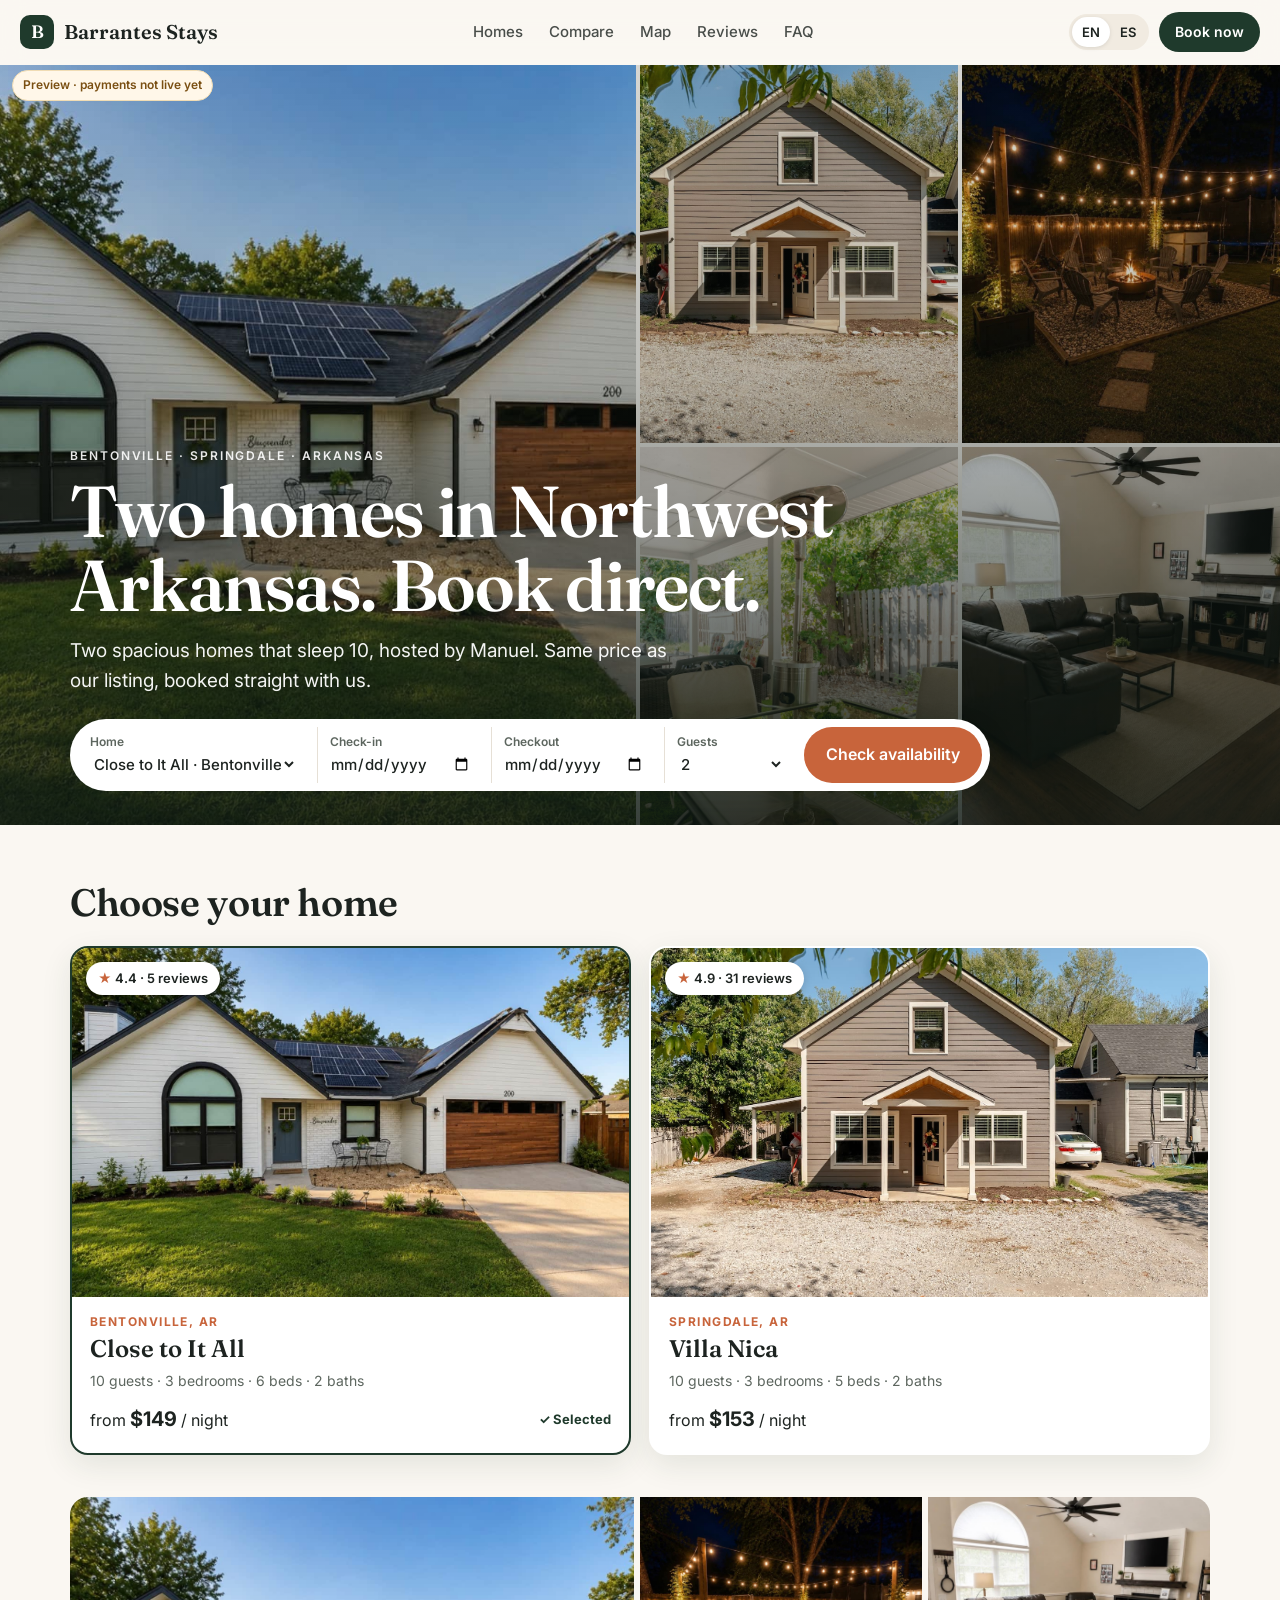
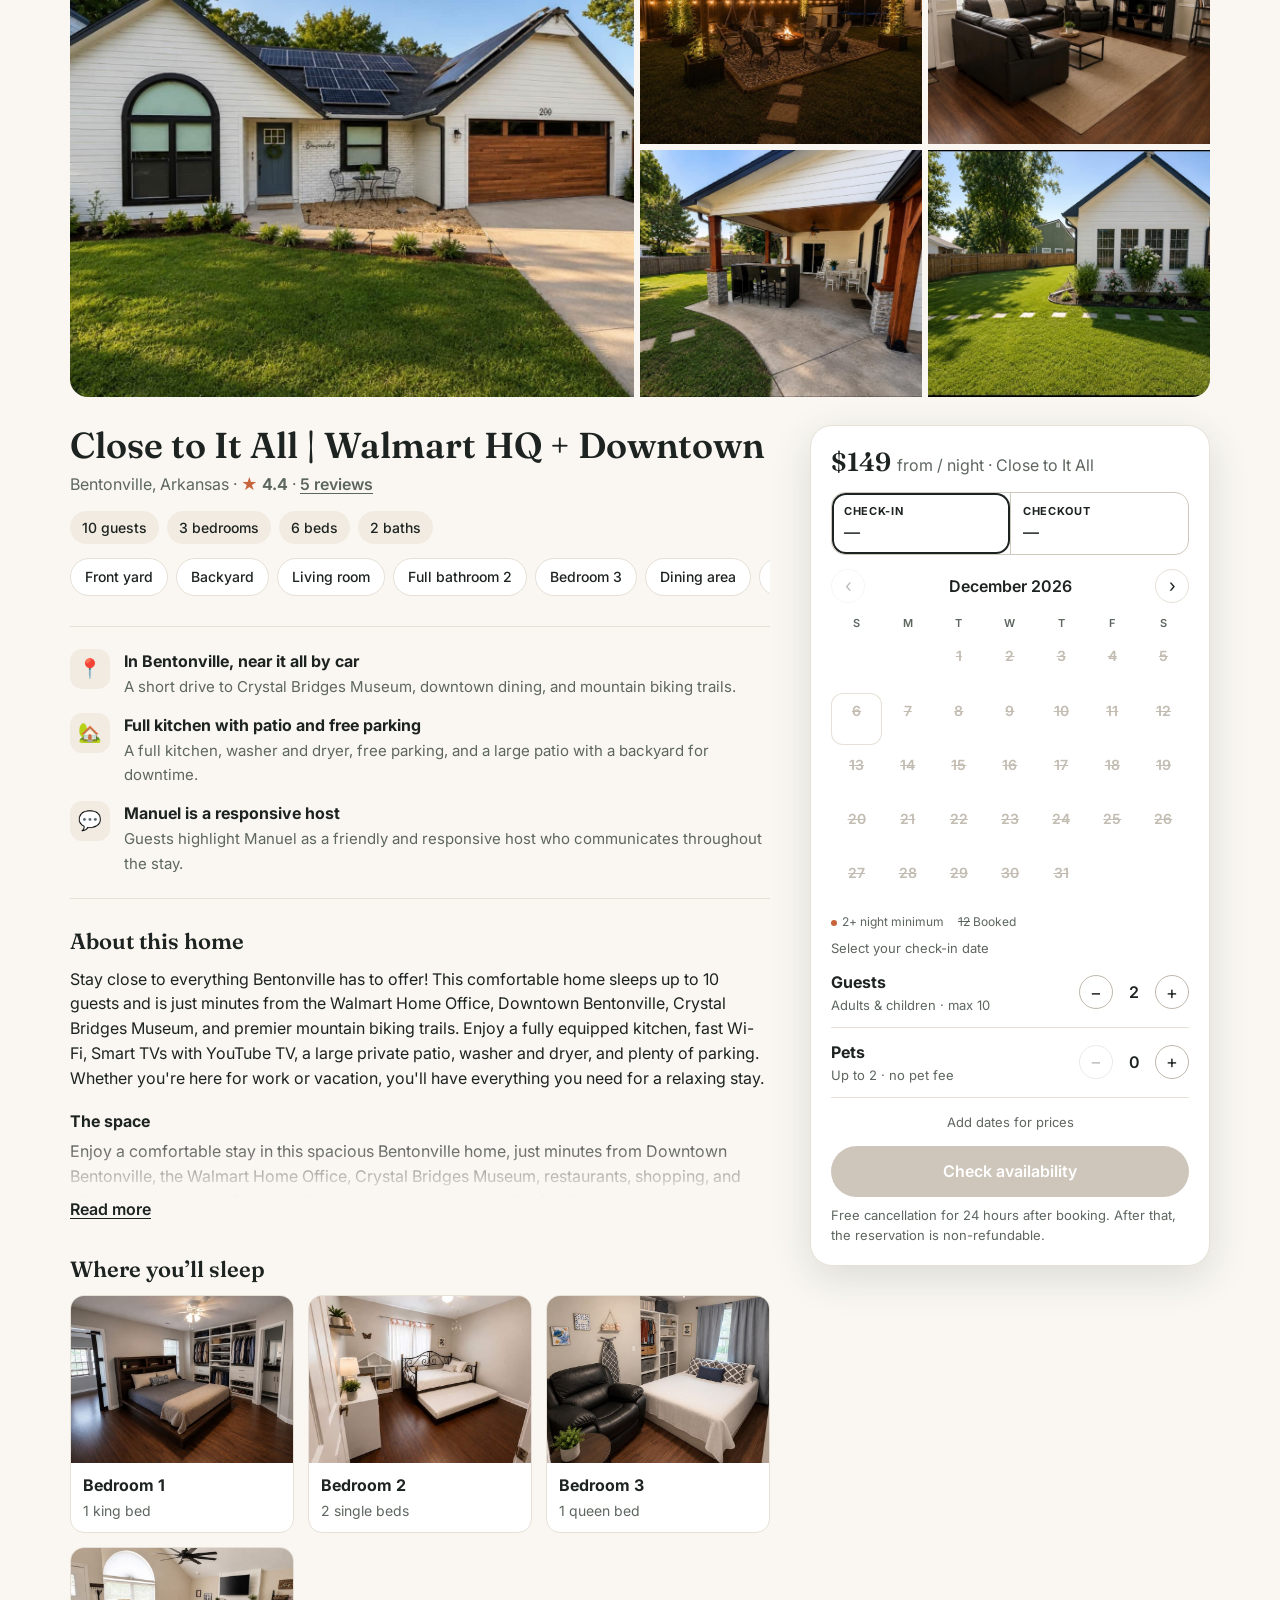
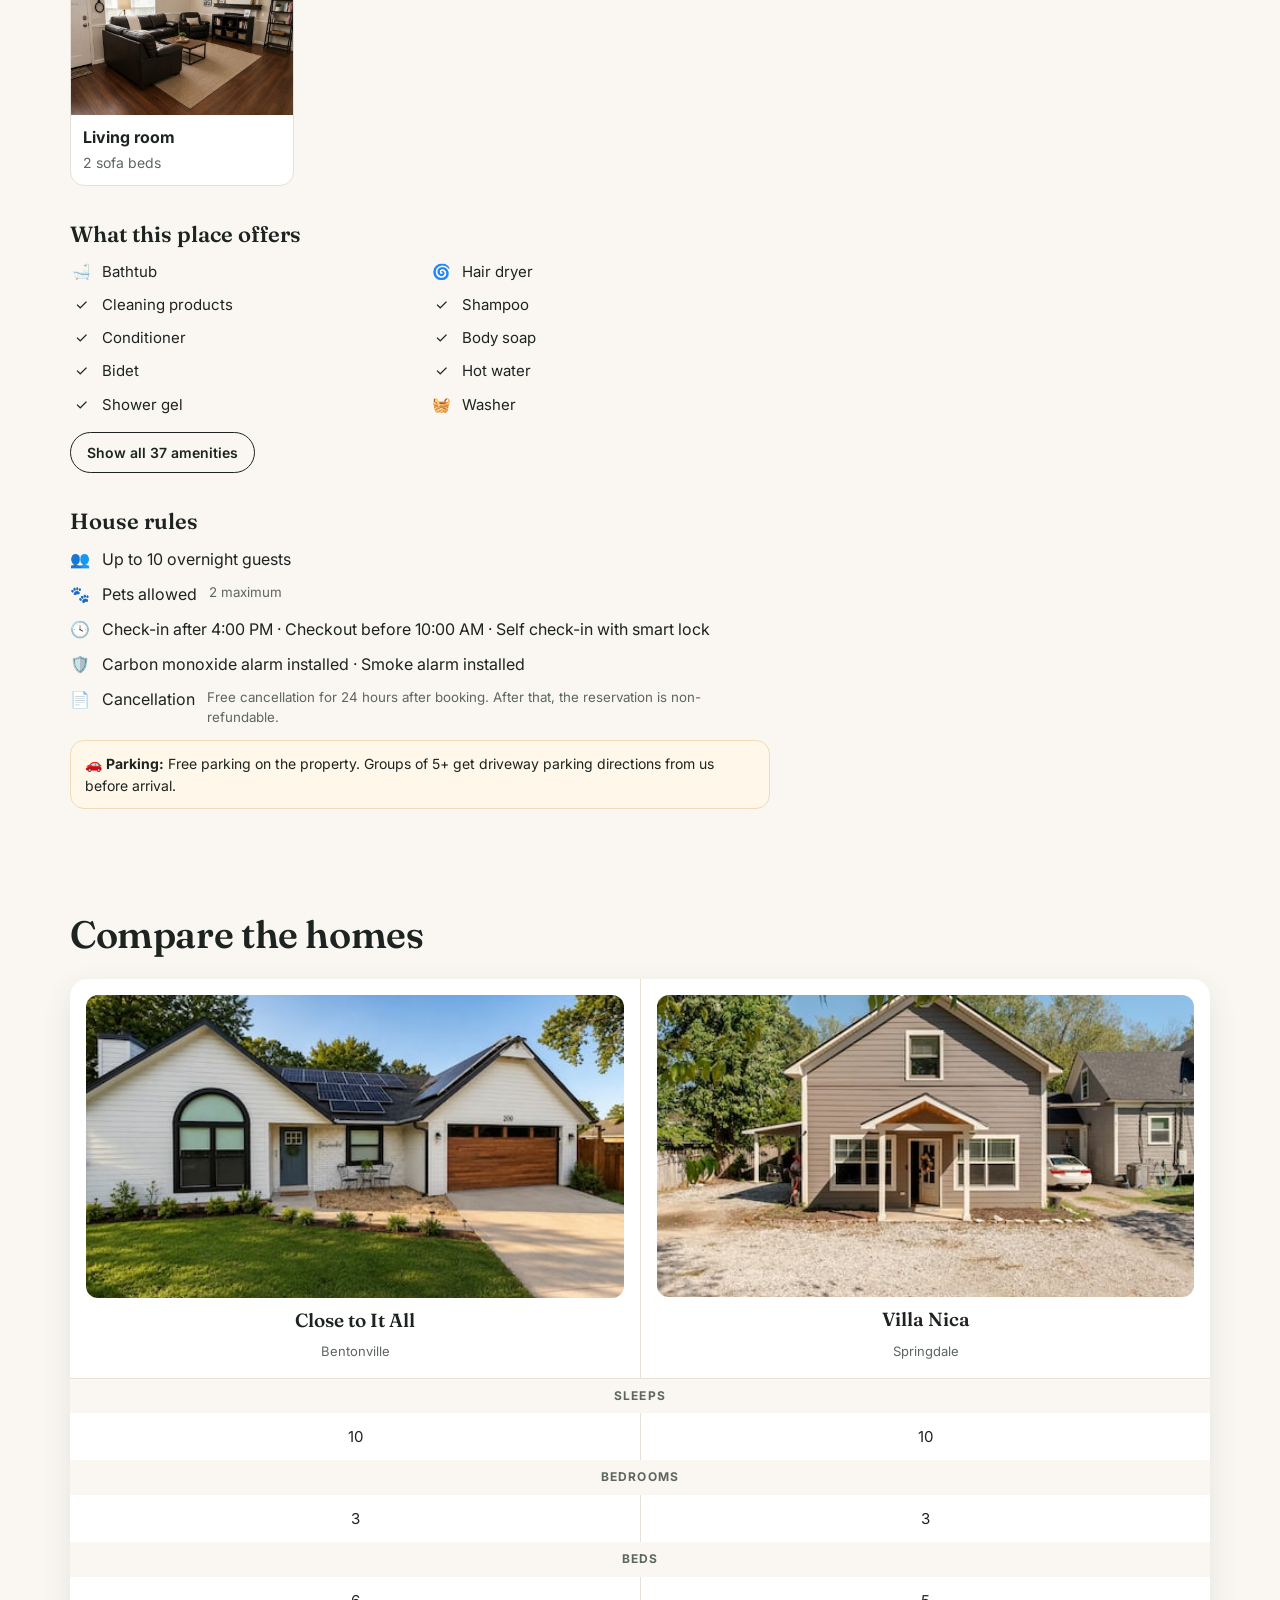
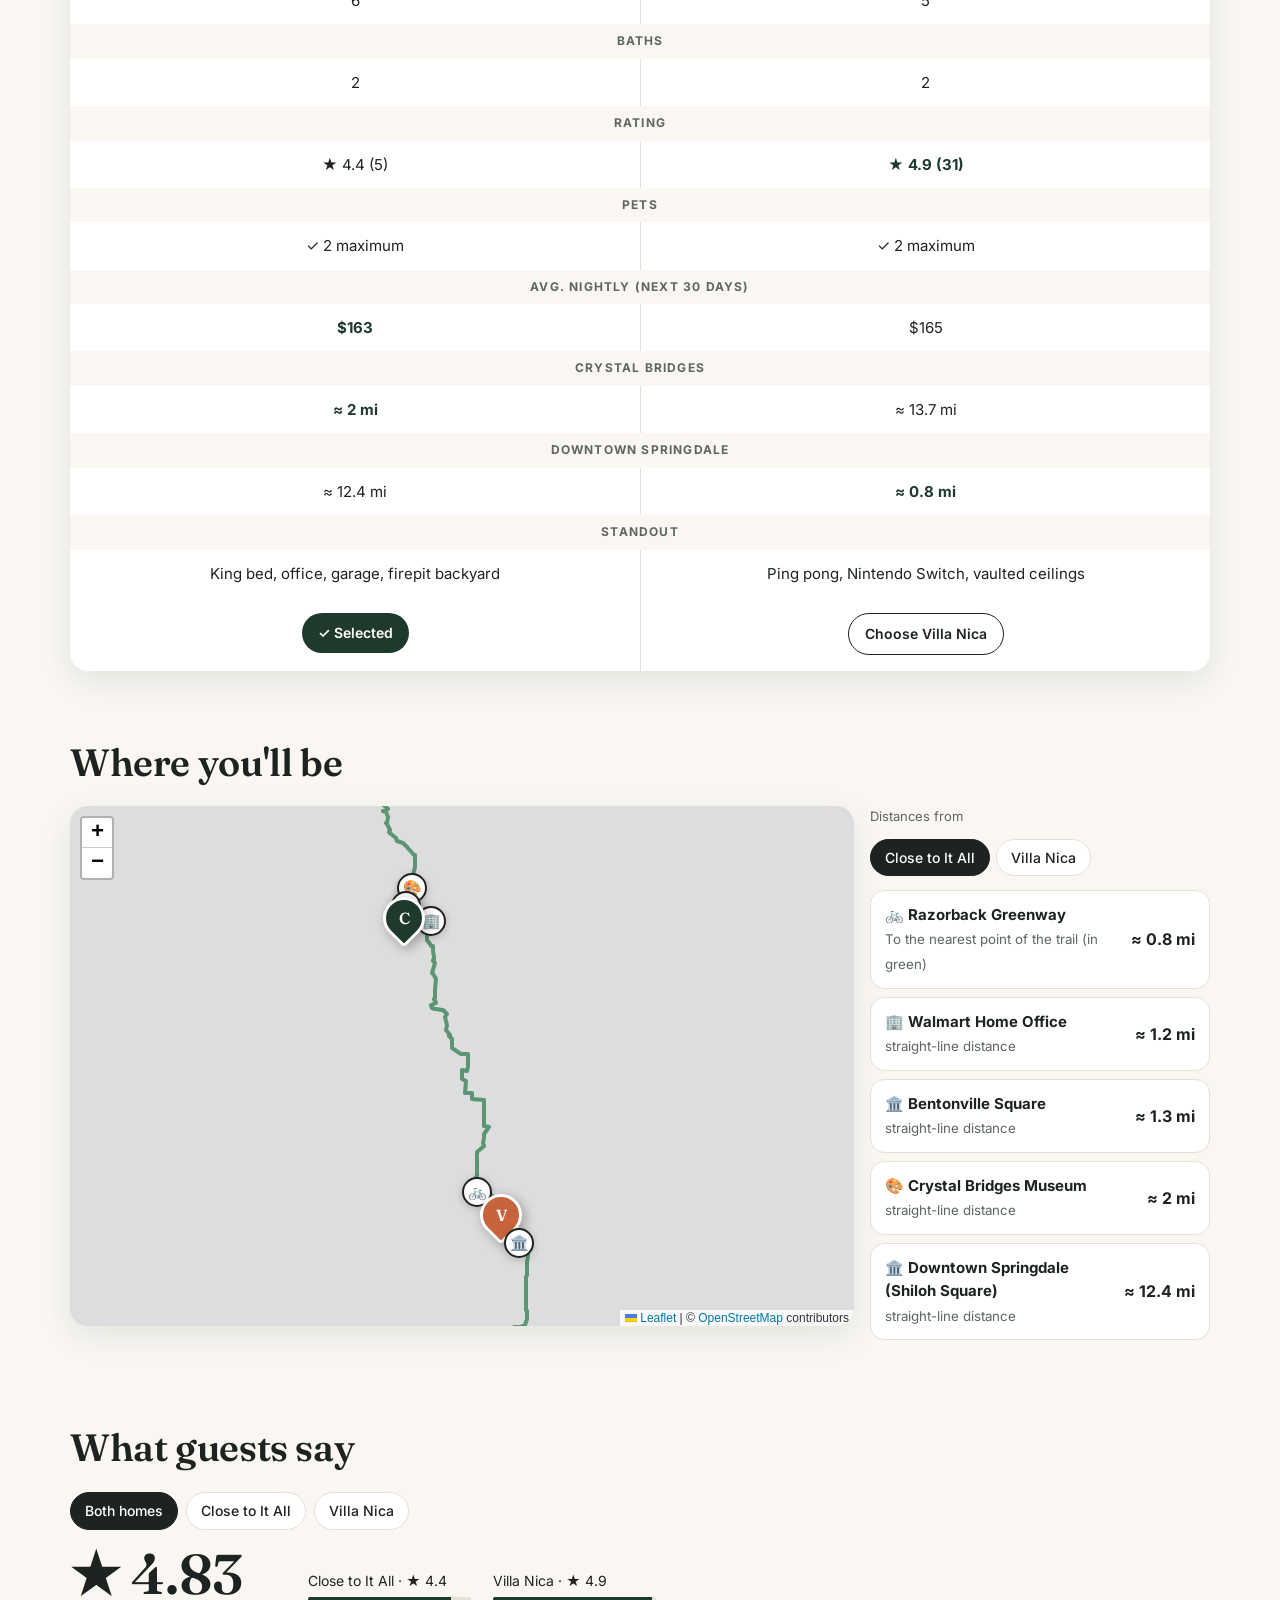
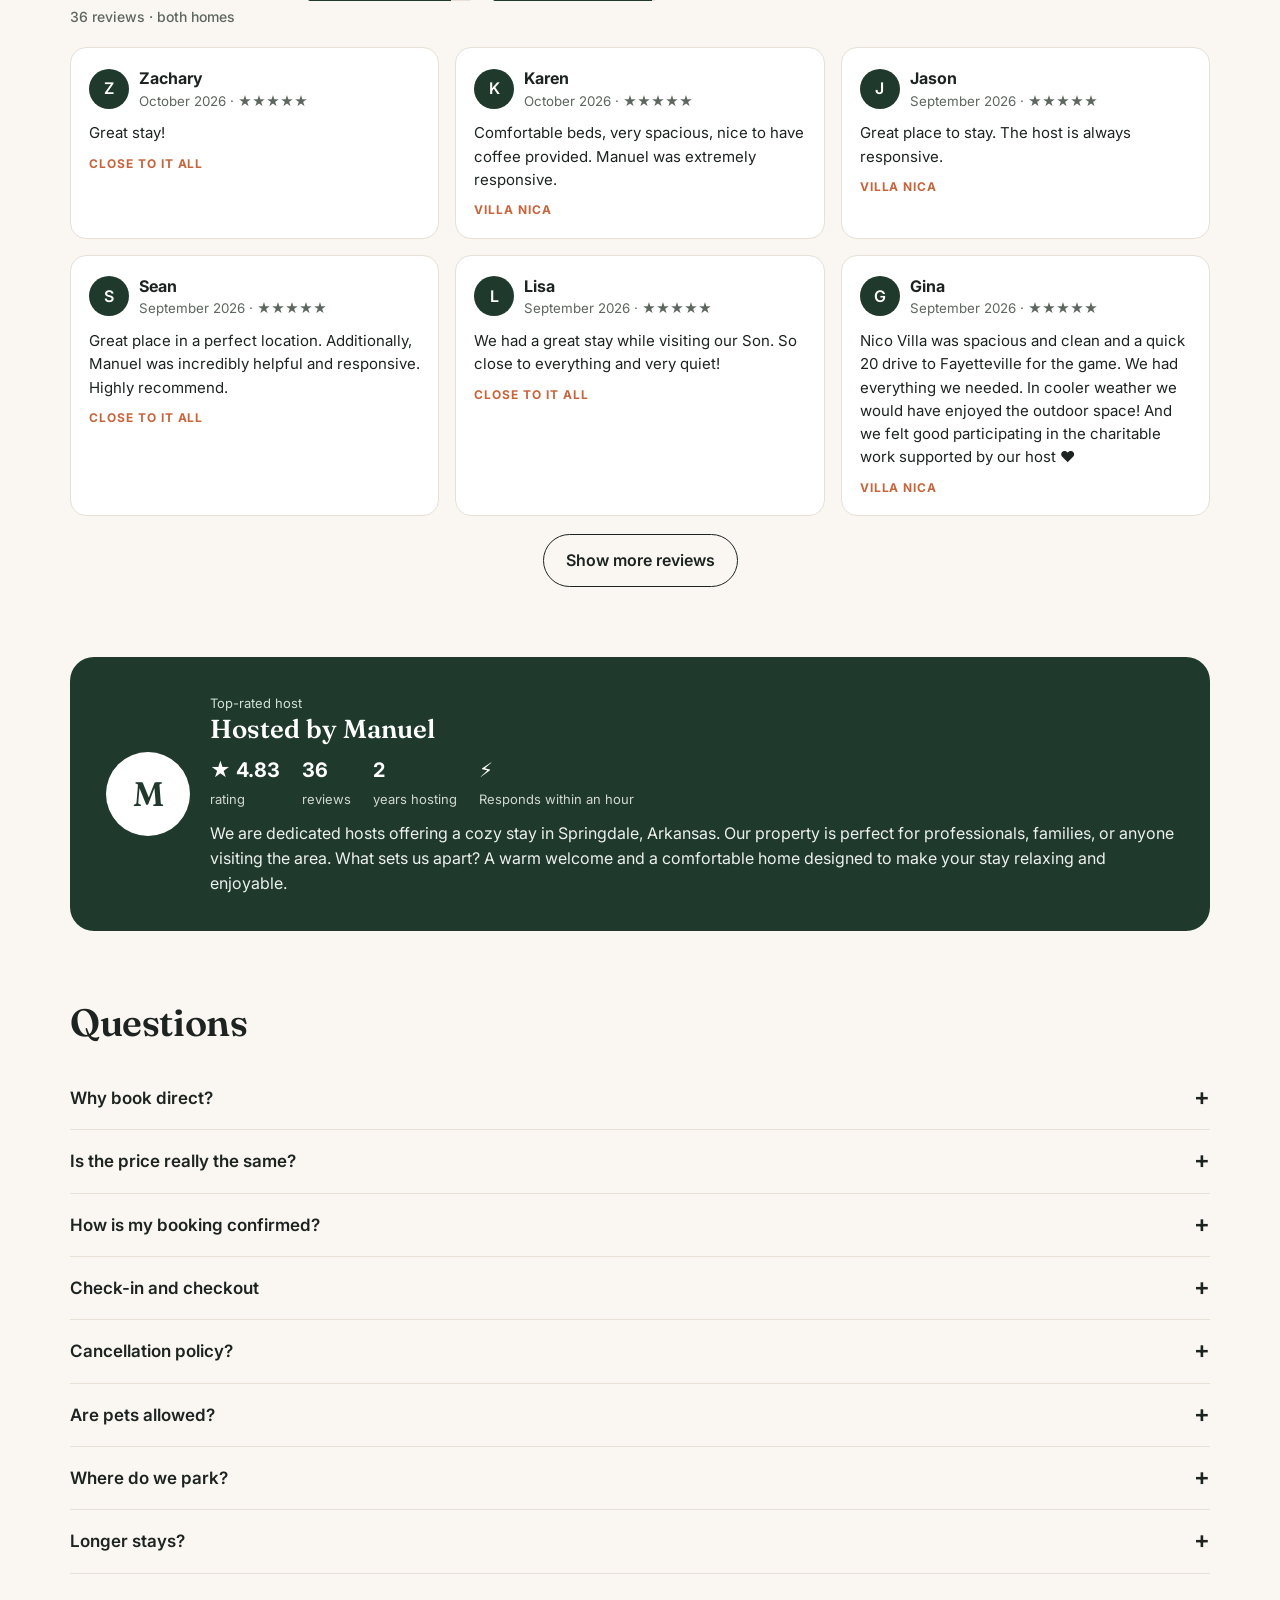
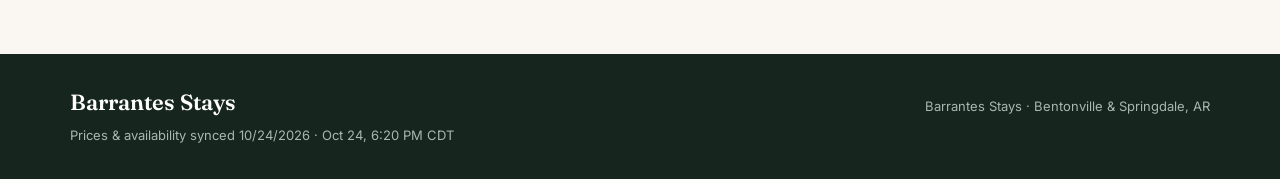
==== commit f0e3771f: "favicon; rates refresh" ====
--- a/index.html
+++ b/index.html
@@ -4,6 +4,7 @@
 <meta charset="utf-8">
 <meta name="viewport" content="width=device-width, initial-scale=1, viewport-fit=cover">
 <title>Barrantes Stays · Bentonville & Springdale homes</title>
+<link rel="icon" href="data:image/svg+xml,%3Csvg xmlns=%22http://www.w3.org/2000/svg%22 viewBox=%220 0 64 64%22%3E%3Crect width=%2264%22 height=%2264%22 rx=%2214%22 fill=%22%231f4d3a%22/%3E%3Cpath d=%22M14 34 32 18l18 16v14H14z%22 fill=%22%23f4efe6%22/%3E%3C/svg%3E">
 <meta name="description" content="Book our two Northwest Arkansas homes directly: Close to It All in Bentonville and Villa Nica in Springdale. Sleeps 10, same price as our listing.">
 <meta property="og:title" content="Barrantes Stays · Book direct in Bentonville & Springdale">
 <meta property="og:image" content="img/bentonville/01.jpg">
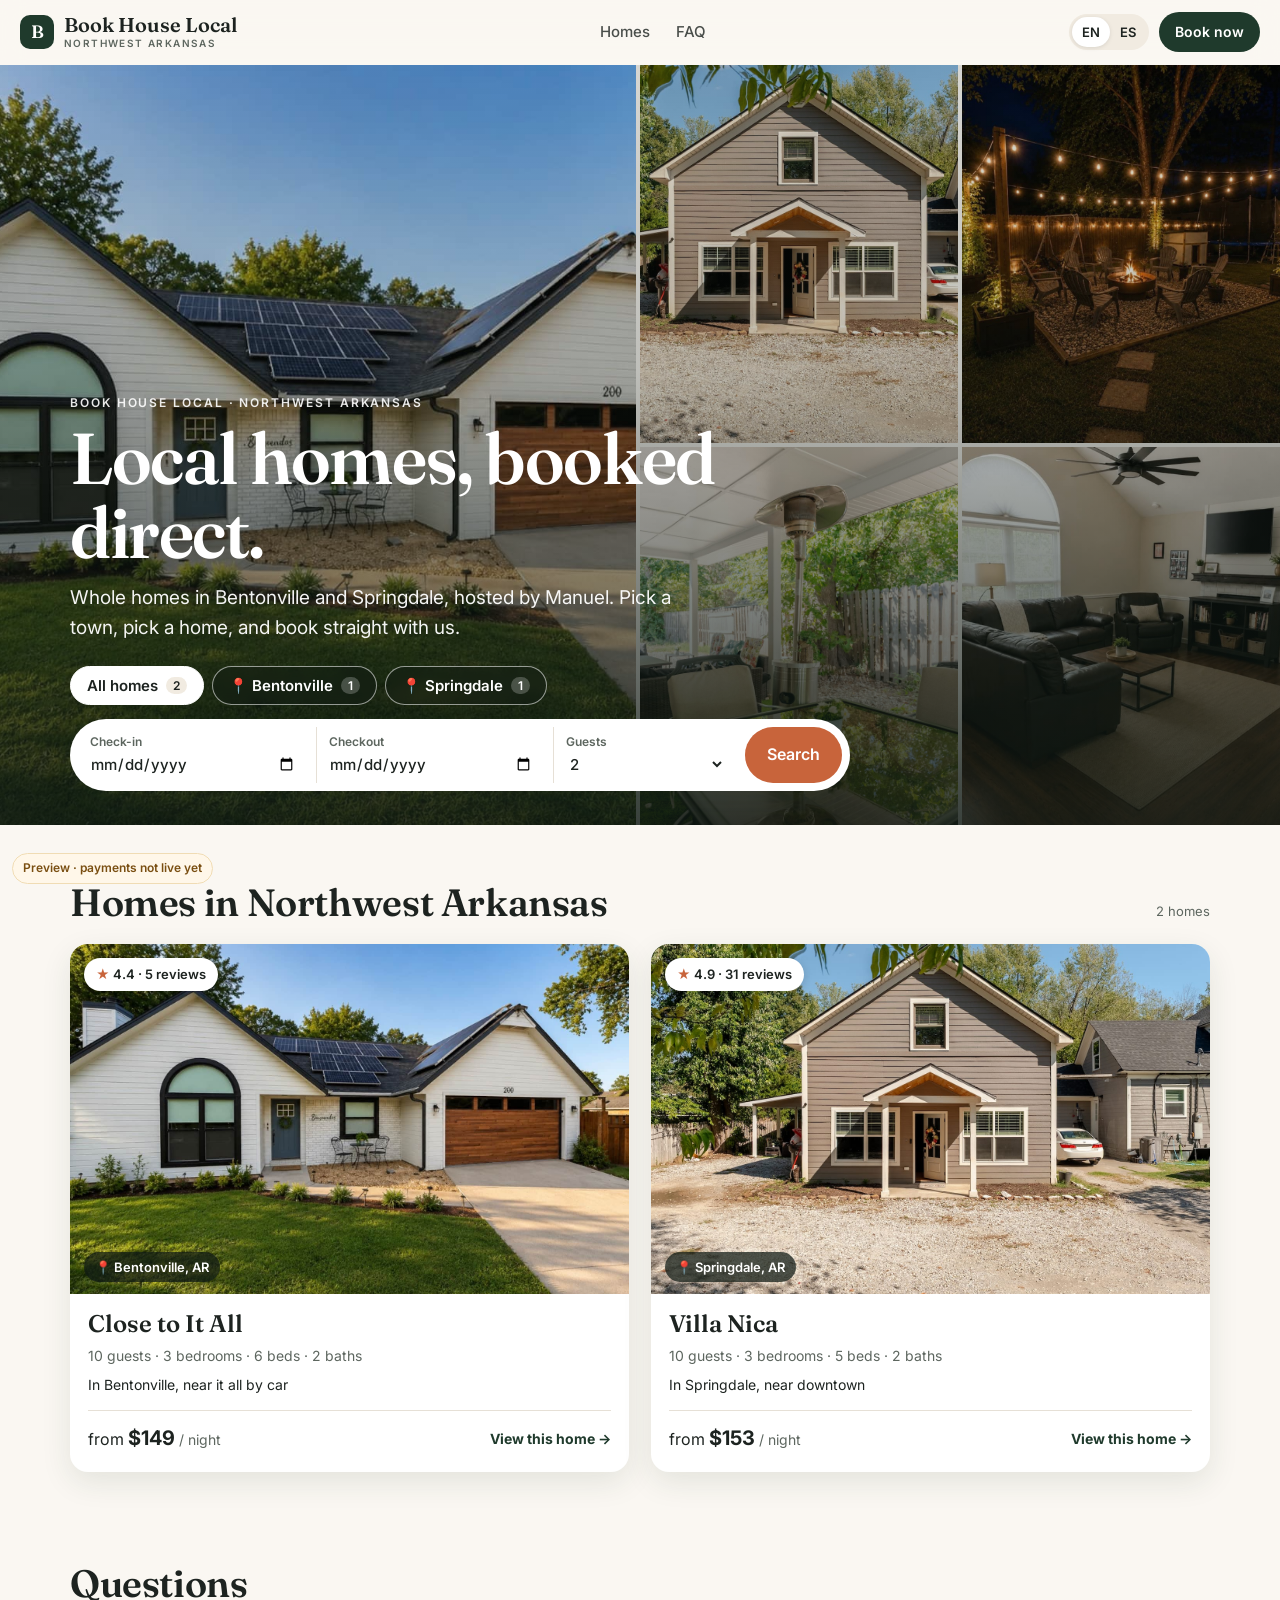
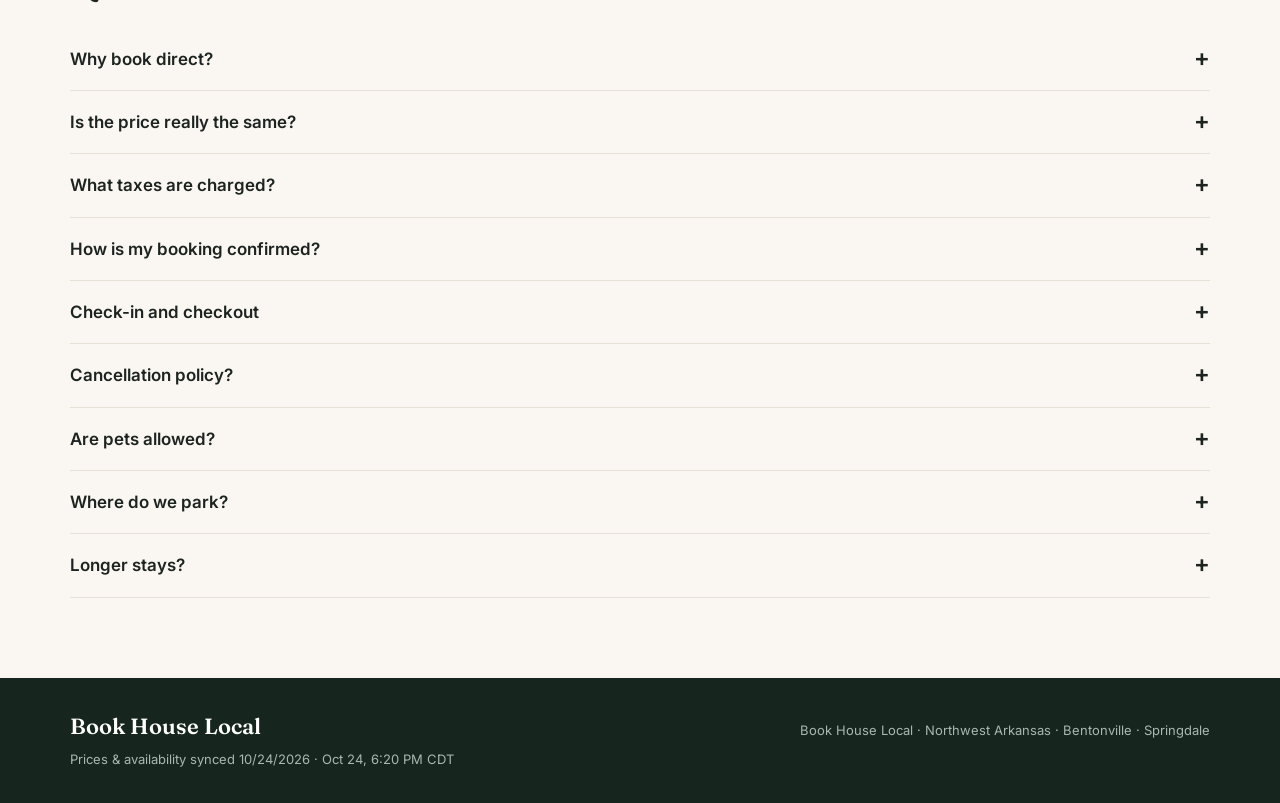
==== commit 7c75f525: "Book House Local: per-home listing pages, location filter, Firm cancellation policy, Arkansas lodgin" ====
--- a/index.html
+++ b/index.html
@@ -3,10 +3,10 @@
 <head>
 <meta charset="utf-8">
 <meta name="viewport" content="width=device-width, initial-scale=1, viewport-fit=cover">
-<title>Barrantes Stays · Bentonville & Springdale homes</title>
+<title>Book House Local · Northwest Arkansas</title>
 <link rel="icon" href="data:image/svg+xml,%3Csvg xmlns=%22http://www.w3.org/2000/svg%22 viewBox=%220 0 64 64%22%3E%3Crect width=%2264%22 height=%2264%22 rx=%2214%22 fill=%22%231f4d3a%22/%3E%3Cpath d=%22M14 34 32 18l18 16v14H14z%22 fill=%22%23f4efe6%22/%3E%3C/svg%3E">
-<meta name="description" content="Book our two Northwest Arkansas homes directly: Close to It All in Bentonville and Villa Nica in Springdale. Sleeps 10, same price as our listing.">
-<meta property="og:title" content="Barrantes Stays · Book direct in Bentonville & Springdale">
+<meta name="description" content="Book House Local: book local homes in Northwest Arkansas directly. Homes in Bentonville and Springdale, each with its own photos, calendar and price.">
+<meta property="og:title" content="Book House Local · Northwest Arkansas">
 <meta property="og:image" content="img/bentonville/01.jpg">
 <meta name="theme-color" content="#1f3a2c">
 <link rel="preconnect" href="https://fonts.googleapis.com"><link rel="preconnect" href="https://fonts.gstatic.com" crossorigin>
@@ -17,43 +17,39 @@
 </head>
 <body>
 <header class="top" id="top">
-  <a class="logo" href="#"><span class="logo-mark" aria-hidden="true">B</span><span class="brand-name"></span></a>
-  <nav class="nav">
-    <a href="#homes" data-i18n="nav_homes">Homes</a>
-    <a href="#compare" data-i18n="nav_compare">Compare</a>
-    <a href="#map" data-i18n="nav_map">Map</a>
-    <a href="#reviews" data-i18n="nav_reviews">Reviews</a>
-    <a href="#faq" data-i18n="nav_faq">FAQ</a>
-  </nav>
+  <a class="logo" href="./" data-nav="index"><span class="logo-mark" aria-hidden="true" id="logoMark">B</span><span class="brand-lock"><span class="brand-name"></span><small class="brand-tag"></small></span></a>
+  <nav class="nav" id="nav"></nav>
   <div class="top-right">
     <div class="lang" role="group" aria-label="Language"><button data-lang="en" class="on">EN</button><button data-lang="es">ES</button></div>
-    <a class="btn btn-dark btn-sm" href="#book" data-i18n="book_now">Book now</a>
+    <a class="btn btn-dark btn-sm" href="#homes" id="topCta" data-i18n="book_now">Book now</a>
   </div>
 </header>
 
-<section class="hero">
+<section class="hero v-index">
   <div class="hero-mosaic" id="heroMosaic"></div>
   <div class="hero-shade"></div>
   <div class="hero-copy">
-    <p class="eyebrow" data-i18n="hero_eyebrow">Bentonville · Springdale · Arkansas</p>
+    <p class="eyebrow" id="heroEyebrow"></p>
     <h1 id="heroTitle"></h1>
-    <p class="hero-sub" data-i18n="hero_sub">Two spacious homes that sleep 10, hosted by Manuel. Same price as our listing, booked straight with us.</p>
+    <p class="hero-sub" data-i18n="hero_sub"></p>
+    <div class="loc-filter" id="locFilter" role="tablist" aria-label="Location"></div>
     <form class="search" id="heroSearch">
-      <label><span data-i18n="home">Home</span><select id="hsHome"></select></label>
       <label><span data-i18n="check_in">Check-in</span><input type="date" id="hsIn"></label>
       <label><span data-i18n="check_out">Checkout</span><input type="date" id="hsOut"></label>
       <label class="g"><span data-i18n="guests">Guests</span><select id="hsGuests"></select></label>
-      <button class="btn btn-accent" type="submit" data-i18n="check_avail">Check availability</button>
+      <button class="btn btn-accent" type="submit" data-i18n="search">Search</button>
     </form>
   </div>
 </section>
 
-<section class="picker wrap" id="homes">
-  <h2 class="sec-title" data-i18n="choose_home">Choose your home</h2>
-  <div class="pick-cards" id="pickCards"></div>
+<section class="listings wrap v-index" id="homes">
+  <div class="list-head"><h2 class="sec-title" id="listTitle"></h2><div class="list-sub fine" id="listSub"></div></div>
+  <div class="list-cards" id="listCards"></div>
 </section>
 
-<main class="wrap detail" id="detail">
+<div class="crumbs wrap v-listing" id="crumbs"></div>
+
+<main class="wrap detail v-listing" id="detail">
   <div class="gallery" id="gallery"></div>
   <div class="detail-grid">
     <div class="detail-main">
@@ -90,12 +86,7 @@
   </div>
 </main>
 
-<section class="compare wrap" id="compare">
-  <h2 class="sec-title" data-i18n="compare_title">Compare the homes</h2>
-  <div id="compareBox"></div>
-</section>
-
-<section class="mapsec" id="map">
+<section class="mapsec v-listing" id="map">
   <div class="wrap"><h2 class="sec-title" data-i18n="map_title">Where you'll be</h2></div>
   <div class="map-wrap wrap">
     <div id="leaflet"></div>
@@ -103,15 +94,14 @@
   </div>
 </section>
 
-<section class="reviews wrap" id="reviews">
+<section class="reviews wrap v-listing" id="reviews">
   <h2 class="sec-title" data-i18n="reviews_title">What guests say</h2>
-  <div class="rev-tabs" id="revTabs"></div>
   <div class="rev-summary" id="revSummary"></div>
   <div class="rev-grid" id="revGrid"></div>
   <div class="center"><button class="btn btn-ghost" id="revMore" data-i18n="show_more">Show more reviews</button></div>
 </section>
 
-<section class="host wrap" id="hostSec"></section>
+<section class="host wrap v-listing" id="hostSec"></section>
 
 <section class="faq wrap" id="faq">
   <h2 class="sec-title" data-i18n="faq_title">Questions</h2>
@@ -125,7 +115,7 @@
   </div>
 </footer>
 
-<div class="mbar" id="mbar">
+<div class="mbar v-listing" id="mbar">
   <div id="mbarPrice"></div>
   <button class="btn btn-accent" id="mbarBtn" data-i18n="check_avail">Check availability</button>
 </div>
--- a/assets/app.css
+++ b/assets/app.css
@@ -37,18 +37,6 @@
 .search .btn{grid-column:span 2}
 @media(min-width:760px){.search{grid-template-columns:1.4fr 1fr 1fr .8fr auto;border-radius:999px;padding:8px}.search label{background:none;border-radius:999px}.search label:first-child,.search .btn{grid-column:auto}.search label+label{border-left:1px solid var(--line);border-radius:0}}
 /* picker */
-.picker{padding-top:56px}
-.pick-cards{display:grid;gap:18px}@media(min-width:760px){.pick-cards{grid-template-columns:1fr 1fr}}
-.pick{position:relative;border-radius:var(--r);overflow:hidden;background:var(--card);box-shadow:var(--sh);cursor:pointer;border:2.5px solid transparent;transition:.25s;text-align:left;padding:0}
-.pick:hover{transform:translateY(-3px)}.pick.on{border-color:var(--green)}
-.pick .ph{aspect-ratio:16/10;background-size:cover;background-position:center;transition:transform .6s}.pick:hover .ph{transform:scale(1.03)}
-.pick .body{padding:16px 18px 18px}
-.pick .city{font-size:12px;text-transform:uppercase;letter-spacing:.12em;color:var(--accent);font-weight:700}
-.pick h3{font:600 24px/1.2 var(--serif);margin:4px 0 6px}
-.pick .meta{color:var(--soft);font-size:14px}
-.pick .row{display:flex;justify-content:space-between;align-items:center;margin-top:12px}
-.pick .from b{font-size:20px}.pick .badge{position:absolute;top:14px;left:14px;background:#fff;border-radius:999px;padding:6px 12px;font-size:13px;font-weight:600;box-shadow:0 2px 8px rgba(0,0,0,.15)}
-.pick .sel{font-size:13px;font-weight:700;color:var(--green);display:none}.pick.on .sel{display:block}
 .star{color:var(--accent)}
 /* gallery */
 .detail{padding-top:42px}
@@ -109,13 +97,6 @@
 .nights-pop{font-size:13px;color:var(--soft);display:grid;grid-template-columns:1fr auto;gap:2px 12px;margin:4px 0 6px;padding:8px 10px;background:var(--bg);border-radius:10px}
 /* compare */
 .compare{padding-top:70px}
-.cmp{display:grid;grid-template-columns:1fr 1fr;gap:0;background:#fff;border-radius:var(--r);box-shadow:var(--sh);overflow:hidden}
-.cmp .hd{padding:16px;text-align:center;border-bottom:1px solid var(--line)}.cmp .hd .ph{aspect-ratio:16/9;border-radius:12px;background-size:cover;background-position:center;margin-bottom:10px}.cmp .hd b{font:600 19px var(--serif)}
-.cmp .hd+.hd{border-left:1px solid var(--line)}
-.cmp .lab{grid-column:span 2;background:var(--bg);font-size:12px;text-transform:uppercase;letter-spacing:.1em;font-weight:700;color:var(--soft);padding:8px 16px;text-align:center}
-.cmp .v{padding:12px 16px;text-align:center;font-size:15px}.cmp .v+.v{border-left:1px solid var(--line)}
-.cmp .v.win{font-weight:700;color:var(--green)}
-.cmp .act{padding:16px;text-align:center}.cmp .act+.act{border-left:1px solid var(--line)}
 /* map */
 .mapsec{padding-top:70px}
 .map-wrap{display:grid;gap:16px}@media(min-width:900px){.map-wrap{grid-template-columns:1fr 340px}}
@@ -197,4 +178,45 @@
 .tiles-soft{filter:saturate(.55) sepia(.12) brightness(1.03)}
 @media(max-width:600px){.top .btn{padding:8px 12px;font-size:13px;white-space:nowrap}.top .brand-name{font-size:17px;white-space:nowrap}.top .brand{gap:8px}.lang button{padding:5px 8px}}
 @media(max-width:380px){.top .btn{display:none}}
-@media(max-width:959px){.demo-flag{top:70px!important;bottom:auto!important;left:12px!important}}
+@media(max-width:959px){.demo-flag{top:auto!important;bottom:12px!important;left:12px!important}body[data-view="listing"] .demo-flag{bottom:86px!important}}
+
+/* ===== Book House Local: two views ===== */
+body[data-view="index"] .v-listing,body[data-view="listing"] .v-index{display:none!important}
+.brand-lock{display:flex;flex-direction:column;line-height:1.05}.brand-tag{font:600 10px var(--sans);letter-spacing:.14em;text-transform:uppercase;color:var(--soft);margin-top:2px}
+.foot .brand-tag{color:#a9b8ad}
+.loc-filter{display:flex;gap:8px;flex-wrap:wrap;margin:0 0 14px}
+.loc-filter button{border:1px solid rgba(255,255,255,.55);background:rgba(15,25,20,.35);backdrop-filter:blur(6px);color:#fff;border-radius:999px;padding:9px 16px;font:600 15px var(--sans);display:flex;align-items:center;gap:8px;cursor:pointer;transition:background .2s,color .2s}
+.loc-filter button small{font-size:12px;background:rgba(255,255,255,.22);border-radius:999px;padding:1px 7px}
+.loc-filter button:hover{background:rgba(255,255,255,.18)}
+.loc-filter button.on{background:#fff;color:var(--ink);border-color:#fff}.loc-filter button.on small{background:var(--sand)}
+.search{max-width:780px}
+@media(min-width:760px){.search{grid-template-columns:1fr 1fr .8fr auto!important}}
+.search label:first-child{grid-column:auto}
+@media(max-width:759px){.search{grid-template-columns:1fr 1fr}.search label.g{grid-column:span 2}}
+.listings{padding-top:56px;padding-bottom:20px}
+.list-head{display:flex;justify-content:space-between;align-items:baseline;gap:12px;flex-wrap:wrap;margin-bottom:20px}.list-head .sec-title{margin:0}
+.list-cards{display:grid;gap:22px}@media(min-width:760px){.list-cards{grid-template-columns:repeat(auto-fill,minmax(380px,1fr))}}
+.lcard{background:var(--card);border-radius:var(--r);overflow:hidden;box-shadow:var(--sh);transition:transform .25s}.lcard:hover{transform:translateY(-3px)}
+.lc-photos{position:relative}
+.lc-strip{display:flex;overflow-x:auto;scroll-snap-type:x mandatory;scrollbar-width:none;aspect-ratio:16/10}.lc-strip::-webkit-scrollbar{display:none}
+.lc-strip a{flex:0 0 100%;scroll-snap-align:start;background-size:cover;background-position:center}
+.lc-nav{position:absolute;top:50%;transform:translateY(-50%);width:34px;height:34px;border-radius:50%;border:0;background:rgba(255,255,255,.92);font-size:20px;line-height:1;cursor:pointer;box-shadow:0 2px 8px rgba(0,0,0,.2);opacity:0;transition:opacity .2s}
+.lc-nav.prev{left:10px}.lc-nav.next{right:10px}.lcard:hover .lc-nav{opacity:1}@media(hover:none){.lc-nav{opacity:1}}
+.lcard .badge{position:absolute;top:14px;left:14px;background:#fff;border-radius:999px;padding:6px 12px;font-size:13px;font-weight:600;box-shadow:0 2px 8px rgba(0,0,0,.15)}
+.loc-tag{position:absolute;bottom:12px;left:14px;background:rgba(15,25,20,.72);color:#fff;border-radius:999px;padding:5px 11px;font-size:13px;font-weight:600}
+.lc-body{display:block;padding:16px 18px 18px;text-decoration:none;color:inherit}
+.lc-body h3{font:600 24px/1.2 var(--serif);margin:0 0 6px}.lc-body .meta{color:var(--soft);font-size:14px}
+.lc-body .hl1{font-size:14px;margin-top:8px;color:var(--ink)}
+.lc-body .row{display:flex;justify-content:space-between;align-items:center;gap:10px;margin-top:14px;padding-top:12px;border-top:1px solid var(--line)}
+.lc-body .from b{font-size:20px}.lc-body .from span{color:var(--soft);font-size:14px}.lc-body .from .na{color:var(--accent2);font-weight:600}
+.lc-body .go{font-weight:700;color:var(--green);white-space:nowrap;font-size:14px}
+.crumbs{display:flex;gap:8px;align-items:center;flex-wrap:wrap;padding-top:20px;font-size:14px;color:var(--soft)}.crumbs b{color:var(--ink)}
+body[data-view="listing"] .detail{padding-top:12px}
+.policy{background:#fff;border:1px solid var(--line);border-radius:16px;padding:14px 16px;margin-top:14px;font-size:14px}
+.policy ul{list-style:none;padding:0;margin:10px 0 4px;display:grid;gap:8px}
+.policy li{padding-left:16px;position:relative}.policy li::before{content:'';position:absolute;left:0;top:7px;width:8px;height:8px;border-radius:50%}
+.policy li.g::before{background:#2f7d4f}.policy li.y::before{background:#d9a12b}.policy li.r::before{background:#c0412b}
+.policy li small{display:block;color:var(--soft);font-weight:600}
+.modal .policy{margin:12px 0}
+.taxToggle{cursor:pointer}
+@media(min-width:960px){.demo-flag{top:auto!important;bottom:16px}}
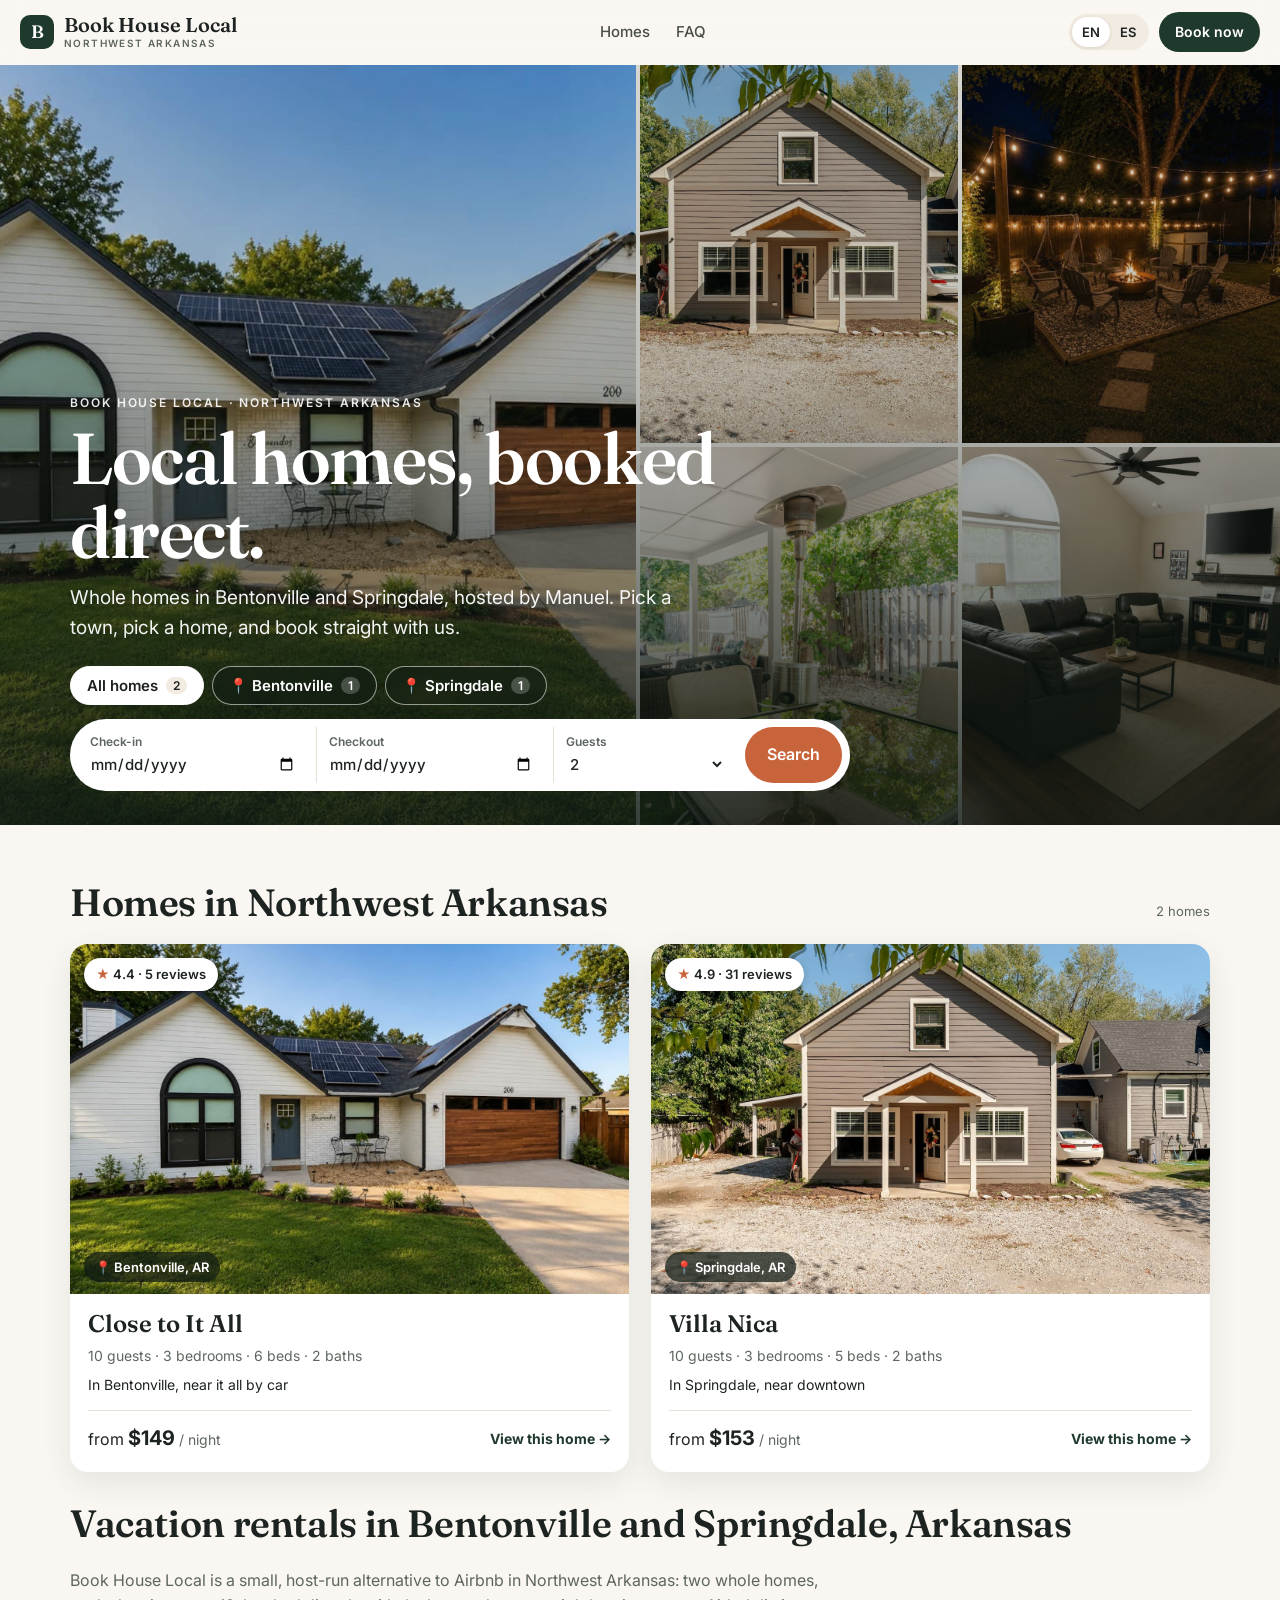
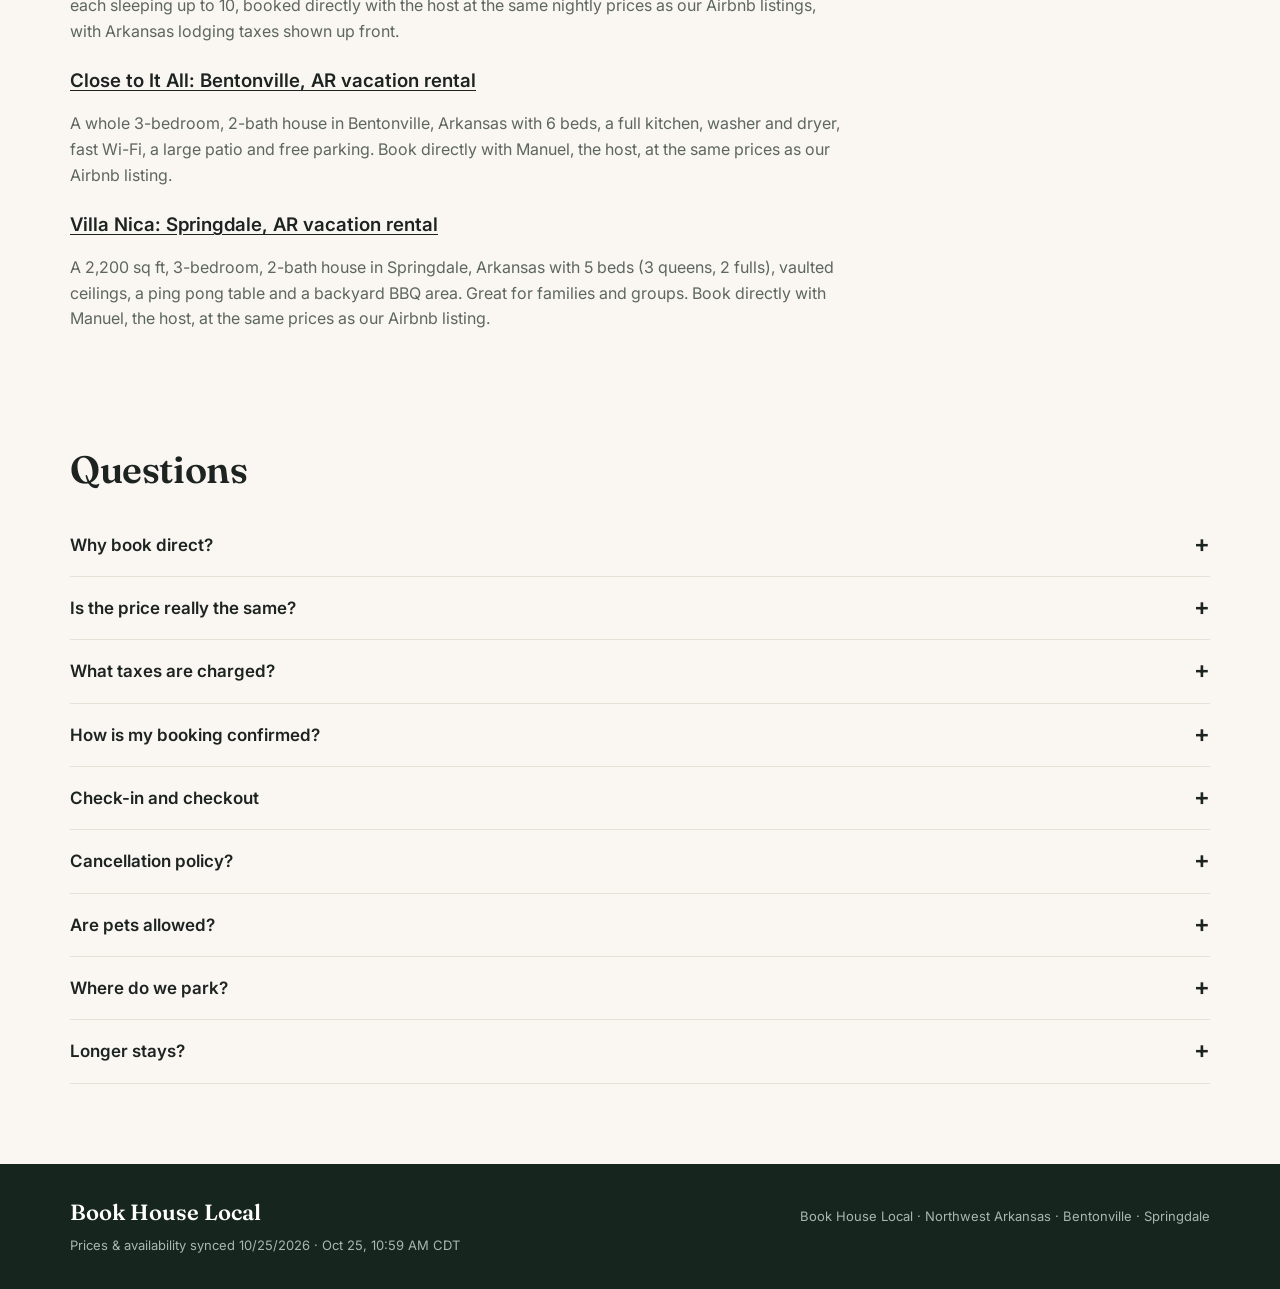
==== commit b0beef29: "SEO: per-home pages (/bentonville/, /springdale/), titles/meta/canonical/OG, JSON-LD, area guides, s" ====
--- a/index.html
+++ b/index.html
@@ -3,11 +3,30 @@
 <head>
 <meta charset="utf-8">
 <meta name="viewport" content="width=device-width, initial-scale=1, viewport-fit=cover">
-<title>Book House Local · Northwest Arkansas</title>
-<link rel="icon" href="data:image/svg+xml,%3Csvg xmlns=%22http://www.w3.org/2000/svg%22 viewBox=%220 0 64 64%22%3E%3Crect width=%2264%22 height=%2264%22 rx=%2214%22 fill=%22%231f4d3a%22/%3E%3Cpath d=%22M14 34 32 18l18 16v14H14z%22 fill=%22%23f4efe6%22/%3E%3C/svg%3E">
-<meta name="description" content="Book House Local: book local homes in Northwest Arkansas directly. Homes in Bentonville and Springdale, each with its own photos, calendar and price.">
-<meta property="og:title" content="Book House Local · Northwest Arkansas">
-<meta property="og:image" content="img/bentonville/01.jpg">
+<!-- seo:head -->
+<title>Book House Local · Vacation Rentals in Bentonville &amp; Springdale, Northwest Arkansas</title>
+<meta name="description" content="Book whole-home vacation rentals in Bentonville and Springdale, AR directly with the host. Near Crystal Bridges, Downtown Bentonville and the Razorback Greenway. Same prices as Airbnb, taxes shown up front.">
+<link rel="canonical" href="https://manuelbarrantes604-afk.github.io/book-house-local/">
+<meta name="robots" content="index,follow,max-image-preview:large">
+<link rel="alternate" hreflang="en" href="https://manuelbarrantes604-afk.github.io/book-house-local/">
+<!-- google-site-verification: add <meta name="google-site-verification" content="..."> here (see README) -->
+<meta property="og:type" content="website">
+<meta property="og:site_name" content="Book House Local">
+<meta property="og:title" content="Book House Local · Vacation Rentals in Bentonville &amp; Springdale, Northwest Arkansas">
+<meta property="og:description" content="Book whole-home vacation rentals in Bentonville and Springdale, AR directly with the host. Near Crystal Bridges, Downtown Bentonville and the Razorback Greenway. Same prices as Airbnb, taxes shown up front.">
+<meta property="og:url" content="https://manuelbarrantes604-afk.github.io/book-house-local/">
+<meta property="og:image" content="https://manuelbarrantes604-afk.github.io/book-house-local/img/bentonville/01.jpg">
+<meta property="og:image:alt" content="Close to It All vacation rental in Bentonville, Arkansas">
+<meta property="og:locale" content="en_US">
+<meta name="twitter:card" content="summary_large_image">
+<meta name="twitter:title" content="Book House Local · Vacation Rentals in Bentonville &amp; Springdale, Northwest Arkansas">
+<meta name="twitter:description" content="Book whole-home vacation rentals in Bentonville and Springdale, AR directly with the host. Near Crystal Bridges, Downtown Bentonville and the Razorback Greenway. Same prices as Airbnb, taxes shown up front.">
+<meta name="twitter:image" content="https://manuelbarrantes604-afk.github.io/book-house-local/img/bentonville/01.jpg">
+<meta name="twitter:image:alt" content="Close to It All vacation rental in Bentonville, Arkansas">
+<meta name="geo.region" content="US-AR">
+<script type="application/ld+json">{"@context":"https://schema.org","@type":"Organization","@id":"https://manuelbarrantes604-afk.github.io/book-house-local/#org","name":"Book House Local","url":"https://manuelbarrantes604-afk.github.io/book-house-local/","logo":"https://manuelbarrantes604-afk.github.io/book-house-local/img/bentonville/01.jpg","areaServed":"Northwest Arkansas","description":"Whole-home vacation rentals in Bentonville and Springdale, Arkansas, booked directly with the host."}</script>
+<script type="application/ld+json">{"@context":"https://schema.org","@type":"WebSite","@id":"https://manuelbarrantes604-afk.github.io/book-house-local/#website","name":"Book House Local","url":"https://manuelbarrantes604-afk.github.io/book-house-local/","publisher":{"@id":"https://manuelbarrantes604-afk.github.io/book-house-local/#org"},"inLanguage":["en","es"]}</script>
+<!-- /seo:head -->
 <meta name="theme-color" content="#1f3a2c">
 <link rel="preconnect" href="https://fonts.googleapis.com"><link rel="preconnect" href="https://fonts.gstatic.com" crossorigin>
 <link href="https://fonts.googleapis.com/css2?family=Fraunces:opsz,wght@9..144,500;9..144,600&family=Inter:wght@400;500;600;700&display=swap" rel="stylesheet">
@@ -15,7 +34,7 @@
 <link rel="stylesheet" href="assets/app.css">
 <script src="config.js"></script>
 </head>
-<body>
+<body data-view="index">
 <header class="top" id="top">
   <a class="logo" href="./" data-nav="index"><span class="logo-mark" aria-hidden="true" id="logoMark">B</span><span class="brand-lock"><span class="brand-name"></span><small class="brand-tag"></small></span></a>
   <nav class="nav" id="nav"></nav>
@@ -94,6 +113,21 @@
   </div>
 </section>
 
+<!-- seo:area -->
+<section class="seo-area wrap v-listing" data-area="bentonville" hidden>
+  <h2 class="sec-title">Staying in Bentonville, Arkansas</h2>
+  <p>Close to It All sits in Bentonville, the Northwest Arkansas town known for art, trails and the Walmart Home Office. Most of what visitors come for is a short drive away; guests describe everything as less than ten minutes by car.</p>
+  <h3>Nearby</h3><ul><li><b>Crystal Bridges Museum of American Art</b>: about 2 miles away. General admission to the permanent collection is free.</li><li><b>Bentonville Square</b>: about 1.3 miles away, with restaurants, coffee and the Walmart Museum.</li><li><b>Walmart Home Office</b>: about 1.2 miles away, handy for work trips and vendor visits.</li><li><b>Razorback Regional Greenway</b>: under a mile from the house: a paved trail linking Bentonville, Rogers, Springdale and Fayetteville for biking and walking.</li><li><b>Mountain bike trails</b>: Bentonville’s trail network, including Slaughter Pen, is a short drive away.</li></ul>
+  <p>Need a home in Springdale instead? See <a href="springdale/" class="link">Villa Nica in Springdale</a>.</p>
+</section>
+<section class="seo-area wrap v-listing" data-area="springdale" hidden>
+  <h2 class="sec-title">Staying in Springdale, Arkansas</h2>
+  <p>Villa Nica is near downtown Springdale, in the middle of Northwest Arkansas, so Bentonville, Rogers and Fayetteville are all within reach by car. It is across from Springdale High School and a minute from the library.</p>
+  <h3>Nearby</h3><ul><li><b>Downtown Springdale and Shiloh Square</b>: about a 15-minute walk to Walter Turnbow Park, Emma Avenue’s restaurants and the Shiloh Museum of Ozark History.</li><li><b>Razorback Regional Greenway</b>: about half a mile away: the paved trail runs through downtown Springdale toward Fayetteville and Bentonville.</li><li><b>Arvest Ballpark</b>: home of the Northwest Arkansas Naturals, a short drive away (about 3.6 miles).</li><li><b>Bentonville and Crystal Bridges</b>: about 13 miles north, for a day of art and trails.</li><li><b>University of Arkansas, Fayetteville</b>: about 8.5 miles south, handy for Razorback game weekends.</li></ul>
+  <p>Need a home in Bentonville instead? See <a href="bentonville/" class="link">Close to It All in Bentonville</a>.</p>
+</section>
+<!-- /seo:area -->
+
 <section class="reviews wrap v-listing" id="reviews">
   <h2 class="sec-title" data-i18n="reviews_title">What guests say</h2>
   <div class="rev-summary" id="revSummary"></div>
@@ -102,6 +136,14 @@
 </section>
 
 <section class="host wrap v-listing" id="hostSec"></section>
+
+<!-- seo:intro -->
+<section class="seo-area wrap v-index" id="about-nwa">
+  <h2 class="sec-title">Vacation rentals in Bentonville and Springdale, Arkansas</h2>
+  <p>Book House Local is a small, host-run alternative to Airbnb in Northwest Arkansas: two whole homes, each sleeping up to 10, booked directly with the host at the same nightly prices as our Airbnb listings, with Arkansas lodging taxes shown up front.</p>
+  <h3><a href="bentonville/" class="link">Close to It All: Bentonville, AR vacation rental</a></h3><p>A whole 3-bedroom, 2-bath house in Bentonville, Arkansas with 6 beds, a full kitchen, washer and dryer, fast Wi-Fi, a large patio and free parking. Book directly with Manuel, the host, at the same prices as our Airbnb listing.</p><h3><a href="springdale/" class="link">Villa Nica: Springdale, AR vacation rental</a></h3><p>A 2,200 sq ft, 3-bedroom, 2-bath house in Springdale, Arkansas with 5 beds (3 queens, 2 fulls), vaulted ceilings, a ping pong table and a backyard BBQ area. Great for families and groups. Book directly with Manuel, the host, at the same prices as our Airbnb listing.</p>
+</section>
+<!-- /seo:intro -->
 
 <section class="faq wrap" id="faq">
   <h2 class="sec-title" data-i18n="faq_title">Questions</h2>
--- a/assets/app.css
+++ b/assets/app.css
@@ -28,7 +28,7 @@
 .hero-shade{position:absolute;inset:0;background:linear-gradient(180deg,rgba(15,25,20,.15) 0%,rgba(15,25,20,.25) 40%,rgba(15,25,20,.82) 100%)}
 .hero-copy{position:relative;width:100%;max-width:1180px;margin:0 auto;padding:120px 20px 34px}
 .eyebrow{text-transform:uppercase;letter-spacing:.16em;font-size:12px;font-weight:600;opacity:.9;margin:0 0 10px}
-.hero h1{font:600 clamp(36px,7vw,72px)/1.02 var(--serif);margin:0 0 14px;max-width:780px;letter-spacing:-.02em}
+.hero h1,.hero .h1{font:600 clamp(36px,7vw,72px)/1.02 var(--serif);margin:0 0 14px;max-width:780px;letter-spacing:-.02em}
 .hero-sub{font-size:clamp(16px,2.2vw,19px);max-width:620px;opacity:.95;margin:0 0 24px}
 .search{display:grid;grid-template-columns:1fr 1fr;gap:8px;background:#fff;color:var(--ink);border-radius:22px;padding:10px;box-shadow:var(--sh);max-width:920px}
 .search label{display:flex;flex-direction:column;padding:6px 12px;border-radius:14px;background:var(--bg);font-size:12px;font-weight:600;color:var(--soft)}
@@ -50,7 +50,7 @@
 .chip{flex:none;border:1px solid var(--line);background:#fff;border-radius:999px;padding:7px 14px;font-size:14px;font-weight:500;white-space:nowrap}.chip:hover,.chip.on{border-color:var(--ink);background:var(--ink);color:#fff}
 /* detail */
 .detail-grid{display:grid;gap:40px;margin-top:28px}@media(min-width:960px){.detail-grid{grid-template-columns:1fr 400px}}
-.d-head h2{font:600 clamp(26px,3.6vw,36px)/1.15 var(--serif);margin:0}
+.d-head h1,.d-head h2{font:600 clamp(26px,3.6vw,36px)/1.15 var(--serif);margin:0}
 .d-head .sub{color:var(--soft);margin-top:6px}.d-head .ov{display:flex;flex-wrap:wrap;gap:8px;margin-top:14px}
 .pill{background:var(--sand);border-radius:999px;padding:6px 12px;font-size:14px;font-weight:500}
 .highlights{display:grid;gap:14px;margin:28px 0;padding:22px 0;border-top:1px solid var(--line);border-bottom:1px solid var(--line)}
@@ -220,3 +220,6 @@
 .modal .policy{margin:12px 0}
 .taxToggle{cursor:pointer}
 @media(min-width:960px){.demo-flag{top:auto!important;bottom:16px}}
+
+/* SEO: static area guides + intro (crawlable text) */
+.seo-area{padding:10px 20px 30px}.seo-area p,.seo-area li{max-width:780px;color:var(--soft);line-height:1.6}.seo-area ul{padding-left:20px;margin:8px 0 0}.seo-area h3{margin:22px 0 6px}.seo-area a{color:inherit}
